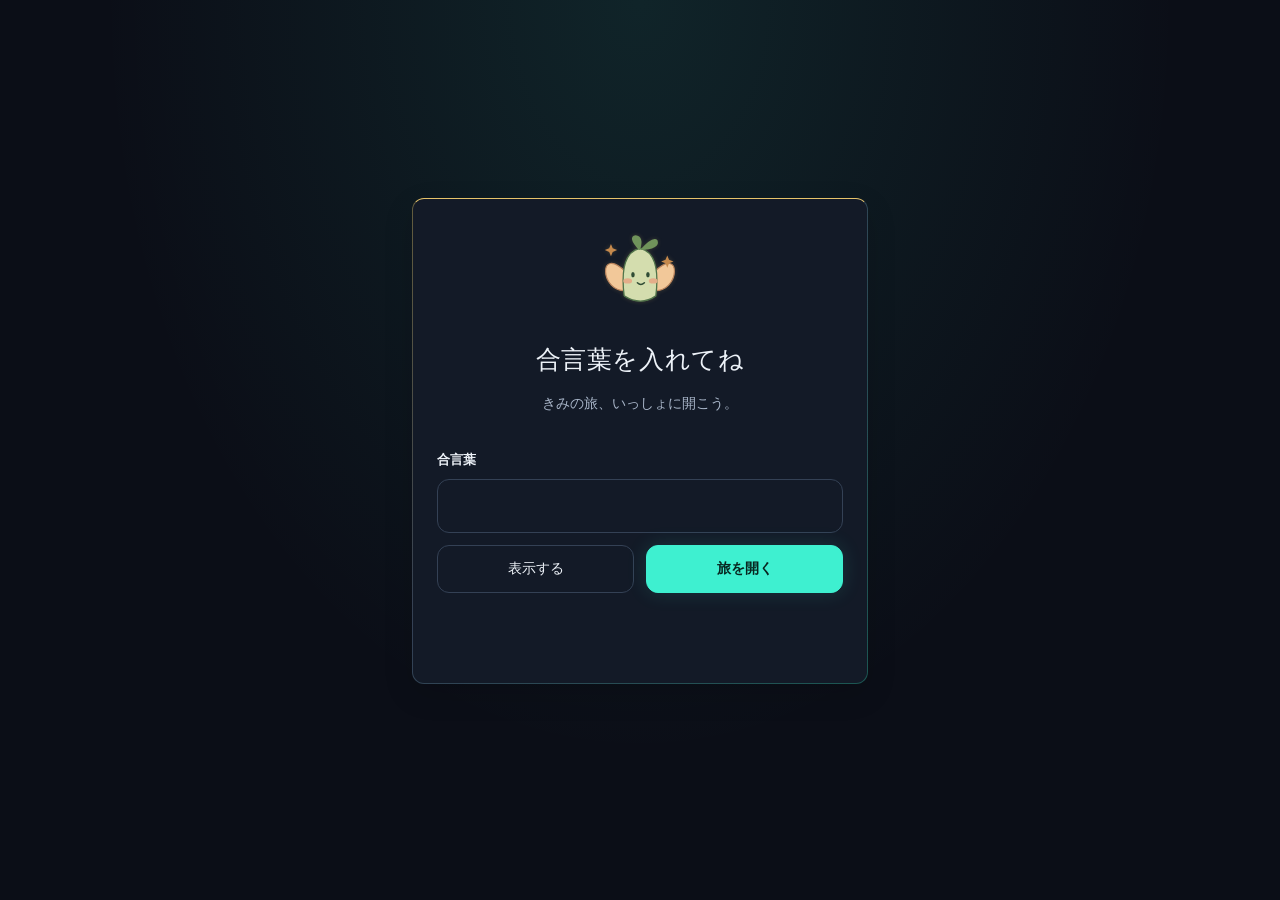
==== index.html @ 36f4df05 "たびのこ (encrypted seed)" ====
<!doctype html>
<html lang="ja">
<head>
<meta charset="utf-8">
<meta name="viewport" content="width=device-width,initial-scale=1,viewport-fit=cover">
<meta name="theme-color" content="#0b0e17">
<meta name="color-scheme" content="dark light">
<meta name="mobile-web-app-capable" content="yes">
<meta name="apple-mobile-web-app-capable" content="yes">
<meta name="apple-mobile-web-app-title" content="たびのこ">
<meta name="apple-mobile-web-app-status-bar-style" content="default">
<title>たびのこ — いっしょに旅へ。</title>
<link rel="manifest" href="manifest.webmanifest">
<link rel="apple-touch-icon" href="icons/apple-touch-icon.png">
<link rel="icon" href="icons/icon-192.png">
<link rel="stylesheet" href="css/base.css">
<link rel="stylesheet" href="css/mod-plan.css">
<link rel="stylesheet" href="css/mod-compose.css">
<link rel="stylesheet" href="css/mod-timeline.css">
<link rel="stylesheet" href="css/mod-map.css">
<link rel="stylesheet" href="css/mod-fairy.css">
<link rel="stylesheet" href="css/mod-recap.css">
<link rel="stylesheet" href="css/mod-notes.css">
<link rel="stylesheet" href="css/mod-onboarding.css">
<link rel="stylesheet" href="css/mod-suggest.css">
<link rel="stylesheet" href="css/mod-settings.css">
<!-- この殻（index.html）は platform だけが触る。モジュールは自分の js/css が既にここに並んでいる。 -->
</head>
<body>
<div class="shell">
  <header>
    <div class="brand"><svg aria-hidden="true"><use href="#fairy"/></svg>たびのこ</div>
    <div id="slot-header-tools" class="header-tools"></div>
  </header>
  <div id="slot-banner"></div>
  <main id="main" tabindex="-1"><noscript><div class="card">たびのこは JavaScript を使います。ブラウザの設定で JavaScript をオンにしてください。</div></noscript></main>
</div>
<div id="slot-fairy" role="status" aria-live="polite"></div>
<nav id="nav" aria-label="メインナビゲーション"></nav>
<div id="toast" class="toast" role="status" aria-live="polite"></div>
<dialog id="dialog"></dialog>

<!-- core（順序が大事） -->
<script src="js/core/bus.js"></script>
<script src="js/core/util.js"></script>
<script src="js/core/model.js"></script>
<script src="js/core/store.js"></script>
<script src="js/core/migrate.js"></script>
<script src="js/core/data.js"></script>
<script src="js/core/ui.js"></script>
<script src="js/core/photo.js"></script>
<script src="js/core/voice.js"></script>
<script src="js/core/router.js"></script>
<!-- modules（順序は表示に影響しない。tab.order で並ぶ） -->
<script src="js/modules/plan.js"></script>
<script src="js/modules/compose.js"></script>
<script src="js/modules/timeline.js"></script>
<script src="js/modules/map.js"></script>
<script src="js/modules/fairy.js"></script>
<script src="js/modules/recap.js"></script>
<script src="js/modules/notes.js"></script>
<script src="js/modules/onboarding.js"></script>
<script src="js/modules/suggest.js"></script>
<script src="js/modules/settings.js"></script>
<!-- 起動 -->
<script src="js/core/pwa.js"></script>
<script src="js/core/unlock.js"></script>
<script src="js/core/boot.js"></script>
</body>
</html>
---- css/base.css ----
/* base.css — 共有の見た目（トークン・部品）。所有: platform。
 * 画面固有のスタイルは css/mod-<module>.css に書く（ここへ足さない）。 */
:root{
  color-scheme:dark;
  --bg:#0b0e17;--paper:#131a27;--ink:#edf2f8;--muted:#a8b5c8;--line:#344155;
  --cyan:#3ef0d0;--gold:#e6c36a;--green:var(--cyan);--orange:var(--gold);
  --soft:#192d35;--peach:#332d20;--on-accent:#08251f;--clear:transparent;
  --edge-cyan:#3ef0d052;--edge-gold:#e6c36a66;--aura:#3ef0d019;
  --backdrop:#030712b8;--shadow:0 10px 30px #00000024;
  --glow:0 0 20px #3ef0d022;--fairy-edge:#e6c36a33;
  --map-filter:brightness(.7) saturate(.6);
  --nav-h:76px;
  --sat:env(safe-area-inset-top,0px);--sab:env(safe-area-inset-bottom,0px);
}
*{box-sizing:border-box}
html{-webkit-text-size-adjust:100%}
body{margin:0;background:var(--bg);color:var(--ink);font:14px/1.8 -apple-system,BlinkMacSystemFont,"Hiragino Kaku Gothic ProN","Noto Sans JP",sans-serif;overscroll-behavior-y:none;font-variant-numeric:tabular-nums;overflow-wrap:anywhere}
button,input,textarea,select{font:inherit;color:inherit}
button,a,input,select,summary,.file-label{min-height:44px}
button,a,summary,.file-label{-webkit-tap-highlight-color:var(--clear);touch-action:manipulation}
button{border:1px solid var(--line);background:var(--paper);border-radius:12px;padding:10px 14px;cursor:pointer}
button:disabled{opacity:.4;cursor:default}
button:hover,a:hover{filter:brightness(.96)}
button:focus-visible,a:focus-visible,summary:focus-visible{outline:3px solid var(--orange);outline-offset:3px}
input,textarea,select{width:100%;padding:12px;border:1px solid var(--line);background:var(--paper);border-radius:12px;min-width:0;font-size:16px} /* 16px 未満だと iOS が拡大する */
textarea{resize:vertical;min-height:112px}
label{display:block;margin:16px 0 7px;font-size:13px;font-weight:600}
a{color:var(--green);display:inline-flex;align-items:center;justify-content:center;text-decoration:none;padding:8px 12px;border-radius:10px}
p{margin:8px 0 16px}
h1,h2,h3{font-weight:500;letter-spacing:.055em;line-height:1.5;margin:0 0 12px}
h1{font-size:28px;letter-spacing:.025em}
h2{font-size:21px}
h3{font-size:16px}
small,.muted{color:var(--muted)}
small{font-size:14px}
[hidden]{display:none!important}

/* ---- shell ---- */
.shell{max-width:760px;margin:auto;padding:0 22px calc(var(--nav-h) + var(--sab) + 70px)}
body.no-nav .shell{padding-bottom:calc(var(--sab) + 40px)}
header{min-height:calc(86px + var(--sat));padding-top:var(--sat);display:flex;align-items:center;justify-content:space-between;border-bottom:1px solid var(--line)}
.brand{font-family:serif;font-size:25px;font-weight:500;letter-spacing:3px;display:flex;gap:9px;align-items:center}
.brand svg{width:31px;height:36px}
.header-tools{display:flex;gap:6px;align-items:center}
.icon-btn{padding:8px;width:44px;display:grid;place-items:center}
.icon{width:21px;height:21px;fill:none;stroke:currentColor;stroke-width:1.65;stroke-linecap:round;stroke-linejoin:round}
nav{position:fixed;bottom:0;left:0;right:0;padding:10px 12px max(12px,var(--sab));background:var(--paper);border-top:1px solid var(--line);z-index:30;display:flex;justify-content:center;gap:5px}
nav button{width:70px;border:0;border-radius:13px;background:var(--clear);display:flex;flex-direction:column;align-items:center;gap:4px;font-size:12px;color:var(--muted);padding:8px 3px;min-height:57px}
nav button.active{color:var(--green);background:var(--soft)}
nav button.accent .icon{stroke:var(--orange)}
.toast{position:fixed;bottom:calc(var(--nav-h) + var(--sab) + 14px);left:50%;transform:translateX(-50%);background:var(--ink);color:var(--paper);border-radius:14px;padding:12px 18px;max-width:calc(100% - 36px);width:max-content;z-index:100;font-size:13px}
body.no-nav .toast{bottom:calc(var(--sab) + 24px)}
.toast:empty{display:none}
dialog{border:1px solid var(--line);border-radius:14px;background:var(--bg);color:var(--ink);padding:23px;width:calc(100% - 30px);max-width:490px;max-height:85dvh;overflow:auto}
dialog::backdrop{background:var(--backdrop);backdrop-filter:blur(3px)}
.dialog-head{display:flex;justify-content:space-between;align-items:center}
.dialog-head h2{margin:0}

/* ---- parts ---- */
.eyebrow{font:600 12px/1.5 ui-monospace,monospace;letter-spacing:2.2px;color:var(--green);text-transform:uppercase;margin:24px 0 9px}
.page-head{display:flex;align-items:center;justify-content:space-between;gap:12px;margin:23px 0}
.page-head h1{margin:0}
.badge{display:inline-block;font-size:12px;background:var(--soft);color:var(--green);padding:5px 10px;border-radius:10px;white-space:nowrap}
.section-label{display:flex;align-items:center;justify-content:space-between;margin:22px 0 10px}
.section-label h2{font-size:16px;margin:0}
.card{background:var(--paper);border:1px solid var(--line);border-radius:12px;padding:20px;box-shadow:var(--shadow);margin-bottom:14px}
.row{display:flex;gap:8px;align-items:center}
.row>*{flex:1;min-width:0}
.primary{background:var(--green);color:var(--on-accent);border-color:var(--green);font-weight:600}
.warm{background:var(--peach);border-color:var(--clear);color:var(--ink)}
.wide{width:100%}
.text-btn{border:0;background:var(--clear);color:var(--green)}
.edit{font-size:12px;padding:7px 10px;min-width:44px}
.caption{font-size:14px;color:var(--muted)}
.empty{padding:18px;border:1px dashed var(--line);border-radius:14px;font-size:12px;color:var(--muted)}
.spacer{height:12px}
.day-top{display:flex;align-items:center;gap:9px;margin-bottom:13px}
.stop-num{width:26px;height:26px;flex:0 0 26px;border-radius:50%;background:var(--soft);color:var(--green);display:grid;place-items:center;font:12px Georgia,serif}
.entry{padding:16px}
.entry p{white-space:pre-wrap;overflow-wrap:anywhere}
.entry-foot{display:flex;align-items:center;justify-content:space-between;gap:4px;font-size:12px;color:var(--muted)}
.offline{font-size:12px;color:var(--orange);padding:4px 0}
.file-label{display:flex;align-items:center;justify-content:center;border:1px dashed var(--line);padding:12px;border-radius:12px;cursor:pointer;font-weight:400}
.file-input{font-size:16px;padding:10px}
.purpose-list{display:grid;gap:9px}
.purpose{display:flex;align-items:center;gap:12px;text-align:left;min-height:64px;padding:13px 16px}
.purpose span:first-child{color:var(--orange);font:20px Georgia,serif}
.purpose.selected{border-color:var(--green);background:var(--soft)}
.purpose span:last-child{margin-left:auto}
.intro{text-align:center;padding-top:23px}
.intro h1{font-family:serif;font-size:27px}
.intro p{font-size:13px}
.fairy-art{width:100%;height:100%;overflow:visible}
.fairy-large{width:110px;height:120px;margin:5px auto 16px;display:block}
.fairy-bubble{background:var(--soft);padding:17px 19px;border-radius:12px 19px 19px 3px;line-height:1.9;margin:12px 0 20px;font-size:14px}
.leaflet-container{font-family:inherit}

@media(min-width:600px){.shell{padding-left:36px;padding-right:36px}nav button{width:100px}.purpose-list{grid-template-columns:1fr 1fr}}
/* 未指定は初回用ダーク。data-theme="auto" は OS に追従する。 */
@media(prefers-color-scheme:light){
  :root[data-theme="auto"]{
  color-scheme:light;
  --bg:#f1f4f7;--paper:#ffffff;--ink:#172235;--muted:#506078;--line:#bdc9d6;
  --cyan:#006d60;--gold:#796019;--soft:#e0efec;--peach:#f2e9d3;--on-accent:#ffffff;
  --edge-cyan:#006d6066;--edge-gold:#79601966;--aura:#006d6009;
  --backdrop:#0b0e1780;--shadow:0 10px 30px #1722350a;
  --glow:0 0 16px #006d6014;--fairy-edge:#79601933;
  --map-filter:none;
  }
}
:root[data-theme="light"]{
  color-scheme:light;
  --bg:#f1f4f7;--paper:#ffffff;--ink:#172235;--muted:#506078;--line:#bdc9d6;
  --cyan:#006d60;--gold:#796019;--soft:#e0efec;--peach:#f2e9d3;--on-accent:#ffffff;
  --edge-cyan:#006d6066;--edge-gold:#79601966;--aura:#006d6009;
  --backdrop:#0b0e1780;--shadow:0 10px 30px #1722350a;
  --glow:0 0 16px #006d6014;--fairy-edge:#79601933;
  --map-filter:none;
}
@media(prefers-color-scheme:dark){:root[data-theme="auto"]{color-scheme:dark}}
@media(prefers-reduced-motion:no-preference){
  .page,#main>*,#unlock{animation:appear .18s ease-out}
  button,a,input,textarea,select{transition:background-color .16s ease,border-color .16s ease}
  @keyframes appear{from{opacity:0;transform:translateY(4px)}to{opacity:1;transform:none}}
}
@media(prefers-reduced-motion:reduce){
  *,*::before,*::after{animation:none!important;transition:none!important;scroll-behavior:auto!important}
}

/* 復号中は保存済みの記録も画面に出さない。 */
body.sealed > :not(#unlock):not(script){display:none!important}
#unlock{max-width:500px;margin:auto;min-height:100dvh;padding:calc(32px + var(--sat)) 22px calc(32px + var(--sab));display:grid;align-items:center}
#unlock .unlock-fairy{display:block;width:88px;height:88px;margin:0 auto 24px}
#unlock button{margin-top:12px;min-height:44px}
#unlock input{font-size:16px}
#unlock-status{min-height:2em;margin-top:16px}

/* 共通の HUD：金は数値・区切り、シアンは操作と現在位置。 */
body{background:radial-gradient(ellipse at 50% 0,var(--aura),var(--clear) 540px),var(--bg)}
main,header,.header-tools{min-width:0}
img{max-width:100%}
header{gap:12px}
.brand{white-space:nowrap}
.card{border:1px solid var(--clear);background:linear-gradient(var(--paper),var(--paper)) padding-box,linear-gradient(130deg,var(--edge-gold),var(--line) 42%,var(--edge-cyan)) border-box;padding:22px;margin-bottom:18px}
.primary{box-shadow:var(--glow)}
button:disabled{opacity:.65;box-shadow:none}
button:focus-visible,a:focus-visible,input:focus-visible,textarea:focus-visible,select:focus-visible,summary:focus-visible{outline:2px solid var(--cyan);outline-offset:3px}
nav button{flex:0 1 90px;min-width:0}
nav button.active{box-shadow:inset 0 2px var(--cyan)}
nav button.accent .icon{stroke:var(--cyan)}
.badge,.stop-num{color:var(--gold);background:var(--peach);border:1px solid var(--edge-gold);font-family:ui-monospace,monospace;letter-spacing:.04em}
.stop-num{border-radius:8px}
.eyebrow{color:var(--gold);font-weight:500}
.section-label{margin-top:28px}
.fairy-bubble{border-radius:12px;border:1px solid var(--line)}
.fairy-art,.fairy-large,.brand svg,#unlock .unlock-fairy{filter:drop-shadow(0 0 2px var(--fairy-edge))}
#unlock .card{padding:30px 24px;border-top-color:var(--gold)}
#unlock h1{font-size:25px;text-align:center}
#unlock .card>p{text-align:center;color:var(--muted)}
#unlock form{display:grid;grid-template-columns:1fr 1fr;gap:0 12px}
#unlock label,#unlock input{grid-column:1/-1}
#unlock .primary{width:100%}
---- css/mod-plan.css ----
/* plan — module-only styles; shared tokens include dark mode. */
.plan-page{padding-bottom:calc(24px + env(safe-area-inset-bottom,0px));overflow-wrap:anywhere}
.plan-hero{border-bottom:1px solid var(--line);padding-top:20px;overflow:hidden}
.plan-hero h1{font-family:serif;font-size:28px}
.plan-hero p{font-size:13px;color:var(--muted)}
.plan-hero .skyline{display:block;width:100%;height:100px}
.plan-switch{display:grid;grid-template-columns:repeat(3,minmax(0,1fr));gap:6px;margin:18px 0}
.plan-switch button{padding:10px 4px}
.plan-now h2{font-size:18px}
.plan-now p{font-size:14px}
.plan-actions{display:flex;flex-wrap:wrap;gap:8px;margin:12px 0}
.plan-actions>*{flex:1 1 120px}
.plan-dates{display:grid;grid-template-columns:repeat(3,minmax(0,1fr));gap:6px;margin-bottom:14px}
.plan-dates button{font-size:13px;padding:8px 4px}
.plan-dates button[aria-pressed=true]{background:var(--green);color:var(--on-accent)}
.plan-day{padding:16px}
.plan-day .day-top{flex-wrap:wrap}
.plan-day .badge{white-space:normal}
.plan-day h2{font-size:19px}
.plan-note{white-space:pre-wrap;font-size:14px;color:var(--muted)}
.plan-stop{display:flex;align-items:center;gap:8px;border-top:1px dashed var(--line);padding:14px 0}
.plan-stop-body{flex:1;min-width:0;overflow-wrap:anywhere}
.plan-stop-body p{margin:4px 0}
.plan-stop>button{flex-shrink:0;padding:8px;min-width:44px}
.plan-time{font-size:16px;font-weight:600;color:var(--green)}
.plan-update{background:var(--soft);border-radius:12px;padding:12px;margin-bottom:14px}
.plan-editor{overflow-wrap:anywhere;padding-bottom:env(safe-area-inset-bottom,0px)}
.plan-editor input,.plan-editor textarea,.plan-editor select{font-size:16px}
.plan-editor .plan-check{width:44px;min-height:44px;vertical-align:middle}
.plan-editor button,.plan-page button{min-height:44px;min-width:44px}
.plan-error{color:var(--orange)}
@media(min-width:500px){.plan-dates{grid-template-columns:repeat(5,minmax(0,1fr))}}

.plan-hero{padding-top:30px}
.plan-hero h1{font-family:inherit;font-weight:400}
.plan-hero p:last-of-type{font-family:ui-monospace,monospace;color:var(--gold);letter-spacing:.04em}
.plan-hero .skyline{color:var(--gold);opacity:.7;margin-top:24px}
.plan-now{border-top-color:var(--cyan);box-shadow:var(--glow)}
.plan-now h2{color:var(--cyan)}
.plan-time{color:var(--gold);font-family:ui-monospace,monospace;font-weight:500}
.plan-dates button{position:relative;padding-bottom:14px}
.plan-dates button::after{content:'';position:absolute;bottom:5px;left:9px;right:9px;height:2px;background:var(--line)}
.plan-dates button[aria-pressed=true]::after{background:var(--on-accent)}
---- css/mod-compose.css ----
/* compose 専用。色はライト/ダーク共通トークンに従う。 */
.compose-screen{min-width:0;padding-bottom:env(safe-area-inset-bottom,0px);overflow-wrap:anywhere}
.compose-screen textarea,.compose-screen input,.compose-screen select{font-size:16px;max-width:100%}
.compose-screen button,.compose-screen a,.compose-screen input,.compose-screen select{min-height:44px;min-width:44px}
.compose-screen textarea{scroll-margin-bottom:calc(var(--nav-h) + 24px);min-height:132px}
.compose-voice{display:flex;align-items:center;justify-content:center;gap:9px;width:100%;margin:13px 0;border-style:dashed;background:var(--soft)}
.compose-photos{display:flex;flex-wrap:wrap;gap:8px;margin-top:12px}
.compose-photos img{width:calc(50% - 4px);height:130px;object-fit:cover;border-radius:12px}
.compose-draft textarea{min-height:180px;line-height:1.8;background:var(--bg)}
.compose-actions{display:flex;flex-wrap:wrap;gap:8px}
.compose-actions button{flex:1 1 110px}
.compose-actions a{width:100%;border:1px solid var(--line);background:var(--soft)}
.compose-actions a[aria-disabled=true]{color:var(--muted);background:var(--bg)}
#compose-generate{margin-top:20px}
#compose-status{margin-top:16px}

.compose-draft label,.compose-draft .caption{font-family:ui-monospace,monospace;color:var(--gold)}
.compose-draft label{letter-spacing:.06em}
---- css/mod-timeline.css ----
/* timeline 専用。色は共有のライト／ダーク用トークンを使う。 */
.timeline-page{padding-bottom:70px;overflow-wrap:anywhere}
.timeline-page .page-head{flex-wrap:wrap}
.timeline{border-left:1px solid var(--line);margin:23px 0 0 8px;padding-left:22px}
.timeline-day{position:relative;padding-bottom:25px}
.timeline-day:before{content:'';position:absolute;width:9px;height:9px;border:3px solid var(--bg);background:var(--green);border-radius:50%;left:-30px;top:8px}
.timeline-day h2{font-size:15px;display:flex;gap:12px;align-items:center;flex-wrap:wrap}
.timeline-day h2 em{font:20px ui-monospace,monospace;color:var(--orange)}
.timeline-entry{padding:16px;min-width:0}
.timeline-entry p{white-space:pre-wrap;overflow-wrap:anywhere}
.timeline-entry img{display:block;width:100%;max-height:430px;object-fit:contain;border-radius:12px;margin:10px 0;background:var(--soft)}
.timeline-meta{display:flex;flex-wrap:wrap;gap:4px 12px;font-size:13px;color:var(--muted)}
.timeline-entry-actions{display:flex;justify-content:flex-end;gap:8px;flex-wrap:wrap;margin-top:8px}
.timeline-page button,.timeline-form button{min-width:44px;min-height:44px}
.timeline-add{position:fixed;left:max(22px,env(safe-area-inset-left));bottom:calc(var(--nav-h) + env(safe-area-inset-bottom) + 14px);z-index:31;max-width:calc(100% - 116px)}
.timeline-add button{min-height:48px;box-shadow:var(--shadow);white-space:normal}
.timeline-form{padding-bottom:max(8px,env(safe-area-inset-bottom));max-width:100%}
.timeline-form input,.timeline-form select,.timeline-form textarea{font-size:16px;max-width:100%;min-height:44px}
.timeline-form input[type=file]{white-space:normal}
.timeline-form #memory-error{color:var(--orange);white-space:pre-wrap;overflow-wrap:anywhere}
@media(min-width:760px){.timeline-add{left:calc(50% - 344px)}}
---- css/mod-map.css ----
/* map: 一覧は回線と地図ライブラリに依存しない。 */
.map-page{padding-bottom:env(safe-area-inset-bottom,0px);overflow-wrap:anywhere}
.map-page h2{font-size:18px;margin-top:24px}
.map-legend{display:flex;flex-wrap:wrap;gap:12px;color:var(--ink)}
.map-spot{border:1px solid var(--line);border-left:5px solid var(--green);border-radius:12px;padding:16px;margin:12px 0;background:var(--paper)}
.map-spot.map-visited{border-left-color:var(--orange)}
.map-badge{display:inline-block;color:var(--green);font-size:13px;margin-bottom:8px}
.map-visited .map-badge{color:var(--orange)}
.map-spot h3{font-size:17px;margin:0}
.map-spot p{margin:8px 0}
.map-date{font-size:13px;color:var(--muted)}
.map-note{white-space:pre-wrap}
.map-links{display:flex;flex-wrap:wrap;gap:4px 8px;margin:8px 0}
.map-links a{min-height:44px;min-width:44px;padding:10px 0;font-size:14px;text-align:left;justify-content:flex-start}
.map-spot button,.map-optional button{min-height:44px;min-width:44px;max-width:100%}
.map-optional{margin-top:24px}
.map-panel{height:320px;height:min(55dvh,380px);min-height:280px;background:var(--soft);border-radius:12px;overflow:hidden;position:relative;isolation:isolate;text-align:left}
.map-panel.leaflet-container{font:14px/1.5 -apple-system,BlinkMacSystemFont,sans-serif}
.map-panel .leaflet-control-zoom a{min-width:44px;min-height:44px;line-height:44px}
.map-panel .leaflet-control-attribution a{min-height:44px;min-width:44px;padding:4px;align-items:center}
.map-panel .leaflet-popup-content{color:var(--ink);max-width:220px;overflow-wrap:anywhere;margin:20px 44px 20px 16px}
.map-panel .leaflet-popup-content a{color:var(--cyan)}
.map-panel .leaflet-popup-close-button{min-width:44px;min-height:44px;line-height:44px}
.map-marker{display:grid;place-items:center}
.map-marker span{display:grid;place-items:center;width:32px;height:32px;border-radius:50%;background:var(--cyan);color:var(--on-accent);border:2px solid var(--paper);font-size:18px;box-shadow:var(--shadow)}
.map-marker-visited span{background:var(--gold);color:var(--bg);border-radius:9px}
.map-marker:focus-visible{outline:3px solid var(--orange)}
.map-panel .leaflet-tile-pane{filter:var(--map-filter)}
.map-panel .leaflet-popup-content-wrapper,.map-panel .leaflet-popup-tip,.map-panel .leaflet-control{background:var(--paper);color:var(--ink)}
.map-panel .leaflet-control a{background:var(--paper);color:var(--cyan)}
.map-page h2 small,.map-badge{display:inline-block;padding:4px 9px;border:1px solid var(--edge-gold);border-radius:8px;background:var(--peach);color:var(--gold);font:13px/1.7 ui-monospace,monospace}
---- css/mod-fairy.css ----
/* 妖精は通常の文書フローに置き、しおりの編集ボタンを覆わない。 */
.fairy-view{padding-bottom:env(safe-area-inset-bottom,0px);overflow-wrap:anywhere}
.fairy-intro{display:flex;align-items:center;gap:16px;color:var(--muted)}
.fairy-view textarea{font-size:16px;min-height:130px;min-height:min(24dvh,180px);width:100%;scroll-margin-bottom:100px}
.fairy-view button,.fairy-companion button{min-height:44px;min-width:44px;touch-action:manipulation}
.fairy-message{padding:14px 17px;border-radius:12px;background:var(--paper);border:1px solid var(--line);margin:12px 0;white-space:pre-wrap;overflow-wrap:anywhere}
.fairy-message p{margin:0 0 8px}
.fairy-message .fairy-history-reply{margin:12px 0 0;border-top:1px solid var(--line);padding-top:12px;color:var(--ink)}
.fairy-return{background:var(--soft);padding:16px;border-radius:12px;margin:16px 0;overflow-wrap:anywhere}
.fairy-companion{display:flex;gap:10px;max-width:720px;margin:0 auto;padding:16px max(20px,env(safe-area-inset-right)) calc(var(--nav-h) + env(safe-area-inset-bottom) + 24px) max(20px,env(safe-area-inset-left));overflow-wrap:anywhere}
.fairy-companion>.fairy-art{width:44px;height:44px;flex:0 0 44px}
.fairy-companion>div{min-width:0;flex:1}
.fairy-companion p{background:var(--soft);border-radius:12px;padding:14px;margin:0 0 8px}
.fairy-view #fairy-error{color:var(--ink);overflow-wrap:anywhere}
---- css/mod-recap.css ----
/* recap の日別アルバム。配色は共通のライト/ダークトークンに追従。 */
.recap-view{min-width:0;overflow-wrap:anywhere;padding-bottom:calc(24px + env(safe-area-inset-bottom,0px))}
.recap-view button{min-width:44px;min-height:44px;font-size:16px;white-space:normal}
.recap-variants{display:flex;gap:8px;margin:18px 0 12px}
.recap-variants button{flex:1;min-width:0}
.recap-variants button[aria-pressed="true"]{background:var(--soft);border-color:var(--green);font-weight:700}
.recap-guide{font-size:16px}
.recap-greeting:empty{display:none}
.recap-greeting{background:var(--soft);border-radius:14px;padding:18px;margin:18px 0;font-size:16px}
.recap-greeting .fairy-large{width:65px;height:70px;margin-bottom:8px}
.recap-chapter{margin:24px 0 32px}
.recap-chapter-head{display:block;min-height:0;padding:16px 0 8px;border:0}
.recap-chapter-head h2{margin-bottom:4px}
.recap-chapter-number,.recap-kind{color:var(--green);font-size:14px;margin-bottom:8px}
.recap-slide{padding:18px;margin:12px 0;border:1px solid var(--line);border-radius:14px;background:var(--paper)}
.recap-text{white-space:pre-wrap;overflow-wrap:anywhere;font-family:serif;font-size:20px;line-height:1.85;margin:12px 0}
.recap-photo{margin:12px 0;background:var(--soft);border-radius:12px;overflow:hidden}
.recap-photo img{display:block;width:100%;height:auto;max-height:430px;max-height:min(430px,55dvh);object-fit:contain}
.recap-photo-error{padding:16px;font-size:16px}
.recap-empty,.recap-hd{padding:22px 18px;border:1px solid var(--line);border-radius:14px;background:var(--paper);margin:24px 0}
.recap-empty button{display:block;width:100%;margin-top:12px}
.recap-hd h2{font-size:20px}
.recap-hd .badge{margin-bottom:12px}
.recap-hd button{width:100%}
.recap-status{margin:12px 0 0;font-size:16px}
.recap-status:empty{display:none}
---- css/mod-notes.css ----
/* notes のみ。色は共有トークンでライト／ダークに追従。 */
.notes-page{min-width:0;padding-bottom:env(safe-area-inset-bottom,0px);overflow-wrap:anywhere}
.notes-page textarea,.notes-page select,.notes-page input{font-size:16px}
.notes-page textarea{min-height:128px;min-height:clamp(128px,22dvh,210px)}
.notes-page button,.notes-page select{min-height:44px;min-width:44px}
.notes-page .notes-choice{display:flex;align-items:center;gap:12px;min-height:48px;font-size:14px;margin:12px 0;cursor:pointer}
.notes-choice input{flex:0 0 24px;width:24px;height:24px;min-height:24px;margin:0;accent-color:var(--green)}
.notes-choice:focus-within{outline:2px solid var(--orange);outline-offset:3px;border-radius:8px}
.notes-page .notes-help,.notes-meta{font-size:13px;color:var(--muted);margin:8px 0 12px}
.notes-page #memo-save{margin:16px 0 8px}
.notes-page #notes-status:empty{display:none}
.notes-actions{display:flex;align-items:center;justify-content:space-between;flex-wrap:wrap;gap:8px}
.notes-actions [aria-pressed=true]{background:var(--soft);border-color:var(--green)}
.notes-entry img{display:block;max-width:100%;height:auto;border-radius:12px;margin-bottom:12px}
---- css/mod-onboarding.css ----
/* onboarding のみ。色は共通トークンでライト / ダークに追従する。 */
.onboarding{max-width:500px;margin:0 auto;min-height:60dvh;padding:16px env(safe-area-inset-right,0px) calc(20px + env(safe-area-inset-bottom,0px)) env(safe-area-inset-left,0px);overflow-wrap:anywhere}
.onboarding-intro{text-align:center;margin-bottom:20px}
.onboarding-fairy{display:block;width:86px;height:90px;margin:0 auto 8px}
.onboarding-step{font-size:13px;color:var(--green);margin-bottom:8px}
.onboarding h1{font-family:serif;font-size:26px}
.onboarding-intro p{font-size:15px}
.onboarding textarea{font-size:16px;min-height:132px;scroll-margin:20px}
.onboarding button,.onboarding summary{min-width:44px;min-height:48px;font-size:16px}
.onboarding-help{font-size:14px;color:var(--muted);margin:12px 0 18px}
.onboarding-group{border:0;padding:0;margin:24px 0;min-width:0}
.onboarding-group legend{font-size:16px;font-weight:600;padding:0;margin-bottom:10px}
.onboarding-options{display:grid;gap:9px}
.onboarding-choice{display:flex;align-items:center;gap:12px;text-align:left;width:100%;padding:12px;line-height:1.6}
.onboarding-check{flex:0 0 24px;text-align:center;color:var(--green);font-weight:700}
.onboarding-choice[aria-pressed="true"]{background:var(--soft);border-color:var(--green);box-shadow:inset 0 0 0 1px var(--green)}
.onboarding-story{border:1px solid var(--line);border-radius:14px;background:var(--paper);padding:0 14px}
.onboarding-story summary{cursor:pointer;padding:12px 0;color:var(--green)}
.onboarding-story p{white-space:pre-wrap;max-height:40dvh;overflow:auto;font-size:16px}
.onboarding-reaction{white-space:pre-wrap;background:var(--soft);padding:16px;border-radius:12px;margin-top:16px}
.onboarding-reaction:empty{display:none}
.onboarding-status{font-size:14px;color:var(--green);margin:12px 0;min-height:24px}
.onboarding textarea:focus-visible{outline:3px solid var(--orange);outline-offset:3px}
---- css/mod-suggest.css ----
/* suggest の画面。色と上下の safe-area は共通シェルのトークンを使う。 */
.suggest-page{padding-top:24px;padding-bottom:env(safe-area-inset-bottom,0px);min-width:0;overflow-wrap:anywhere}
.suggest-page h1{font-size:24px}
.suggest-card h2{font-size:17px}
.suggest-card select{font-size:16px;min-height:44px;max-width:100%;margin-bottom:14px}
.suggest-page button{min-width:44px;min-height:44px;white-space:normal}
.suggest-reason{font-size:14px;color:var(--muted);border-left:3px solid var(--line);padding-left:10px}
.suggest-empty{background:var(--soft);color:var(--ink);padding:16px;border-radius:14px}
---- css/mod-settings.css ----
/* 設定と、記録を遮らない案内 */
.settings-coach:empty { display: none; }
.settings-coach { padding: 12px 16px; border-bottom: 1px solid var(--line); }
.settings-coach p { margin: 0 0 6px; font-size: 14px; }
.settings-coach button { margin-right: 8px; }
#settings-export .file-label { display: flex; justify-content: center; margin: 8px 0; }
#settings-pwa ~ ol { padding-left: 1.5em; }
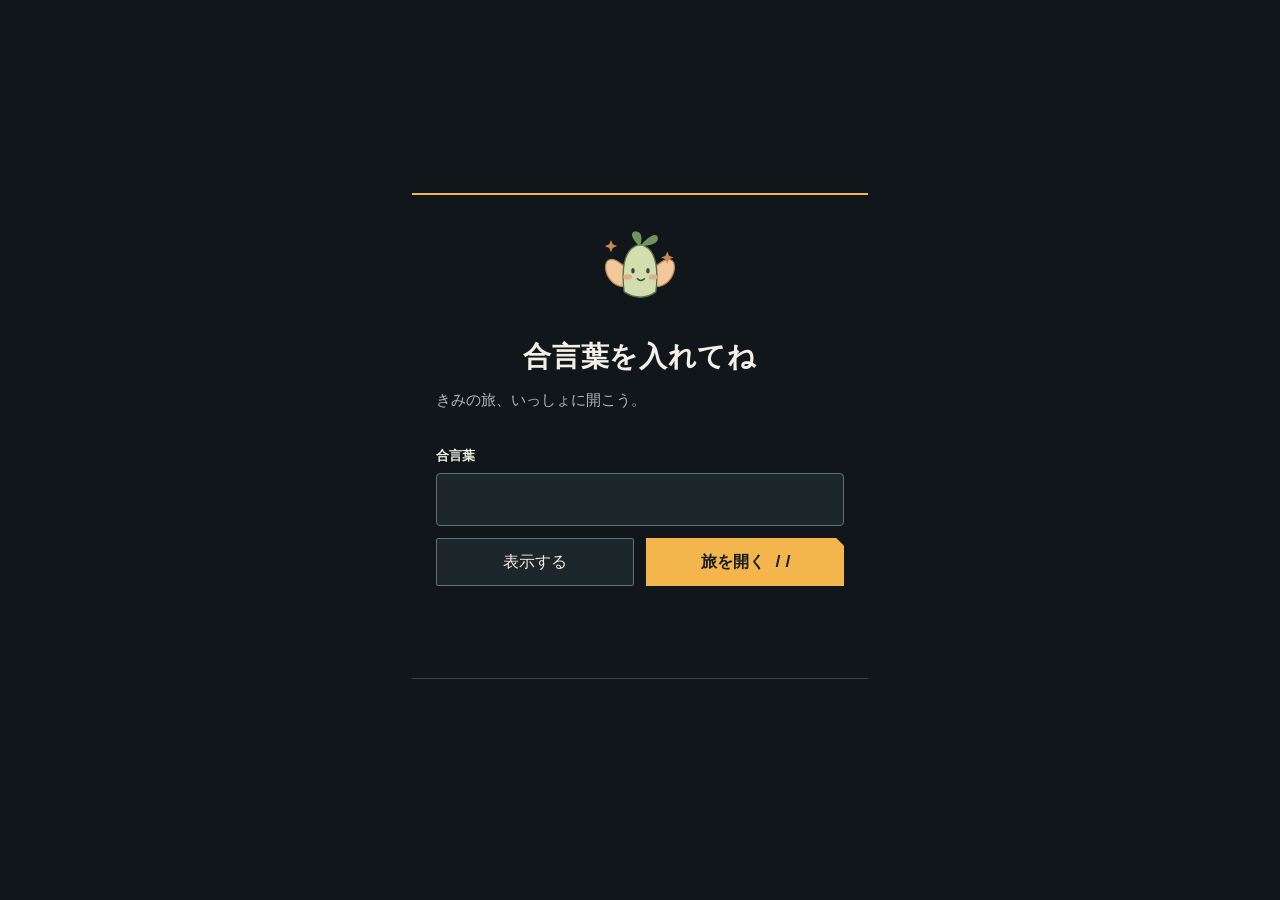
==== commit 19074f2d: "たびのこ: 商用化(ムービー/課金希望/規約/LP/ゲームUI)" ====
--- a/index.html
+++ b/index.html
@@ -3,17 +3,19 @@
 <head>
 <meta charset="utf-8">
 <meta name="viewport" content="width=device-width,initial-scale=1,viewport-fit=cover">
-<meta name="theme-color" content="#0b0e17">
+<meta name="theme-color" content="#101619">
 <meta name="color-scheme" content="dark light">
 <meta name="mobile-web-app-capable" content="yes">
 <meta name="apple-mobile-web-app-capable" content="yes">
 <meta name="apple-mobile-web-app-title" content="たびのこ">
 <meta name="apple-mobile-web-app-status-bar-style" content="default">
-<title>たびのこ — いっしょに旅へ。</title>
+<title>たびのこ — ムンバイ夜航ログ</title>
 <link rel="manifest" href="manifest.webmanifest">
 <link rel="apple-touch-icon" href="icons/apple-touch-icon.png">
 <link rel="icon" href="icons/icon-192.png">
 <link rel="stylesheet" href="css/base.css">
+<link rel="stylesheet" href="css/motion.css">
+<link rel="stylesheet" href="css/mod-progress.css">
 <link rel="stylesheet" href="css/mod-plan.css">
 <link rel="stylesheet" href="css/mod-compose.css">
 <link rel="stylesheet" href="css/mod-timeline.css">
@@ -24,6 +26,9 @@
 <link rel="stylesheet" href="css/mod-onboarding.css">
 <link rel="stylesheet" href="css/mod-suggest.css">
 <link rel="stylesheet" href="css/mod-settings.css">
+<link rel="stylesheet" href="css/mod-movie.css">
+<link rel="stylesheet" href="css/mod-upgrade.css">
+<link rel="stylesheet" href="css/mod-legal.css">
 <!-- この殻（index.html）は platform だけが触る。モジュールは自分の js/css が既にここに並んでいる。 -->
 </head>
 <body>
@@ -31,6 +36,7 @@
   <header>
     <div class="brand"><svg aria-hidden="true"><use href="#fairy"/></svg>たびのこ</div>
     <div id="slot-header-tools" class="header-tools"></div>
+    <div id="slot-hud" class="travel-hud" aria-label="旅の状態"></div>
   </header>
   <div id="slot-banner"></div>
   <main id="main" tabindex="-1"><noscript><div class="card">たびのこは JavaScript を使います。ブラウザの設定で JavaScript をオンにしてください。</div></noscript></main>
@@ -39,6 +45,7 @@
 <nav id="nav" aria-label="メインナビゲーション"></nav>
 <div id="toast" class="toast" role="status" aria-live="polite"></div>
 <dialog id="dialog"></dialog>
+<div id="reward-band" class="reward-band" role="status" aria-live="polite"></div>
 
 <!-- core（順序が大事） -->
 <script src="js/core/bus.js"></script>
@@ -51,6 +58,12 @@
 <script src="js/core/photo.js"></script>
 <script src="js/core/voice.js"></script>
 <script src="js/core/router.js"></script>
+<script src="js/core/progress.js"></script>
+<script src="js/core/feedback.js"></script>
+<script src="js/modules/progress.js"></script>
+<script src="js/core/license.js"></script>
+<script src="js/core/tap-counter.js"></script>
+<script src="js/core/movie-render.js"></script>
 <!-- modules（順序は表示に影響しない。tab.order で並ぶ） -->
 <script src="js/modules/plan.js"></script>
 <script src="js/modules/compose.js"></script>
@@ -62,6 +75,9 @@
 <script src="js/modules/onboarding.js"></script>
 <script src="js/modules/suggest.js"></script>
 <script src="js/modules/settings.js"></script>
+<script src="js/modules/movie.js"></script>
+<script src="js/modules/upgrade.js"></script>
+<script src="js/modules/about.js" data-app-version="2.1.0"></script>
 <!-- 起動 -->
 <script src="js/core/pwa.js"></script>
 <script src="js/core/unlock.js"></script>
--- a/css/base.css
+++ b/css/base.css
@@ -1,57 +1,56 @@
 /* base.css — 共有の見た目（トークン・部品）。所有: platform。
  * 画面固有のスタイルは css/mod-<module>.css に書く（ここへ足さない）。 */
 :root{
-  color-scheme:dark;
-  --bg:#0b0e17;--paper:#131a27;--ink:#edf2f8;--muted:#a8b5c8;--line:#344155;
-  --cyan:#3ef0d0;--gold:#e6c36a;--green:var(--cyan);--orange:var(--gold);
-  --soft:#192d35;--peach:#332d20;--on-accent:#08251f;--clear:transparent;
-  --edge-cyan:#3ef0d052;--edge-gold:#e6c36a66;--aura:#3ef0d019;
-  --backdrop:#030712b8;--shadow:0 10px 30px #00000024;
-  --glow:0 0 20px #3ef0d022;--fairy-edge:#e6c36a33;
-  --map-filter:brightness(.7) saturate(.6);
-  --nav-h:76px;
-  --sat:env(safe-area-inset-top,0px);--sab:env(safe-area-inset-bottom,0px);
+ color-scheme:dark;
+ --bg:#101619;--surface:#1D262B;--surface-raised:#2A353B;--ink:#F4F0E7;--muted:#ADB8BC;--line:#617177;--divider:#354248;
+ --accent:#F3B64C;--on-accent:#171C1E;--support:#B5CED7;--warning:#FF8F75;
+ --paper:var(--surface);--cyan:var(--support);--gold:var(--accent);--green:var(--accent);--orange:var(--accent);
+ --soft:var(--surface-raised);--peach:var(--surface);--clear:transparent;--edge-cyan:var(--divider);--edge-gold:var(--divider);--aura:transparent;
+ --backdrop:#00000080;--shadow:none;--glow:none;--fairy-edge:transparent;--map-filter:brightness(.7) saturate(.6);
+ --nav-h:76px;--sat:env(safe-area-inset-top,0px);--sab:env(safe-area-inset-bottom,0px);
 }
 *{box-sizing:border-box}
 html{-webkit-text-size-adjust:100%}
-body{margin:0;background:var(--bg);color:var(--ink);font:14px/1.8 -apple-system,BlinkMacSystemFont,"Hiragino Kaku Gothic ProN","Noto Sans JP",sans-serif;overscroll-behavior-y:none;font-variant-numeric:tabular-nums;overflow-wrap:anywhere}
+body{margin:0;background:var(--bg);color:var(--ink);font:15px/1.65 -apple-system,BlinkMacSystemFont,"Hiragino Kaku Gothic ProN","Yu Gothic",sans-serif;overscroll-behavior-y:none;font-variant-numeric:tabular-nums;overflow-wrap:anywhere}
 button,input,textarea,select{font:inherit;color:inherit}
 button,a,input,select,summary,.file-label{min-height:44px}
 button,a,summary,.file-label{-webkit-tap-highlight-color:var(--clear);touch-action:manipulation}
-button{border:1px solid var(--line);background:var(--paper);border-radius:12px;padding:10px 14px;cursor:pointer}
-button:disabled{opacity:.4;cursor:default}
+button{border:1px solid var(--line);background:var(--paper);border-radius:2px;padding:10px 14px;font-size:16px;cursor:pointer}
+button:disabled{opacity:1;color:var(--muted);cursor:default}
+.primary:disabled::before{background:var(--surface-raised)}
 button:hover,a:hover{filter:brightness(.96)}
 button:focus-visible,a:focus-visible,summary:focus-visible{outline:3px solid var(--orange);outline-offset:3px}
-input,textarea,select{width:100%;padding:12px;border:1px solid var(--line);background:var(--paper);border-radius:12px;min-width:0;font-size:16px} /* 16px 未満だと iOS が拡大する */
-textarea{resize:vertical;min-height:112px}
+input,textarea,select{width:100%;padding:12px;border:1px solid var(--line);background:var(--paper);border-radius:4px;min-width:0;font-size:16px} /* 16px 未満だと iOS が拡大する */
+textarea{resize:vertical;min-height:144px}
 label{display:block;margin:16px 0 7px;font-size:13px;font-weight:600}
-a{color:var(--green);display:inline-flex;align-items:center;justify-content:center;text-decoration:none;padding:8px 12px;border-radius:10px}
+a{color:var(--green);display:inline-flex;align-items:center;justify-content:center;text-decoration:none;padding:8px 12px;border-radius:2px}
 p{margin:8px 0 16px}
-h1,h2,h3{font-weight:500;letter-spacing:.055em;line-height:1.5;margin:0 0 12px}
+h1,h2,h3{font-weight:700;letter-spacing:-.02em;line-height:1.4;margin:0 0 12px}
 h1{font-size:28px;letter-spacing:.025em}
-h2{font-size:21px}
-h3{font-size:16px}
+h2{font-size:20px}
+h3{font-size:18px}
 small,.muted{color:var(--muted)}
 small{font-size:14px}
 [hidden]{display:none!important}
 
 /* ---- shell ---- */
-.shell{max-width:760px;margin:auto;padding:0 22px calc(var(--nav-h) + var(--sab) + 70px)}
+.shell{max-width:960px;margin:auto;padding:0 16px 0 20px; padding-bottom:calc(var(--nav-h) + var(--sab) + 70px)}
 body.no-nav .shell{padding-bottom:calc(var(--sab) + 40px)}
-header{min-height:calc(86px + var(--sat));padding-top:var(--sat);display:flex;align-items:center;justify-content:space-between;border-bottom:1px solid var(--line)}
-.brand{font-family:serif;font-size:25px;font-weight:500;letter-spacing:3px;display:flex;gap:9px;align-items:center}
-.brand svg{width:31px;height:36px}
+header{min-height:calc(76px + var(--sat));padding-top:var(--sat);display:flex;align-items:center;justify-content:space-between;border-bottom:1px solid var(--divider)}
+.shell>header{position:sticky;top:0;z-index:40;flex-wrap:wrap;background:var(--bg)}
+.brand{font-size:18px;font-weight:700;letter-spacing:0;min-height:44px;display:flex;gap:9px;align-items:center}
+.brand svg{width:24px;height:24px}
 .header-tools{display:flex;gap:6px;align-items:center}
 .icon-btn{padding:8px;width:44px;display:grid;place-items:center}
 .icon{width:21px;height:21px;fill:none;stroke:currentColor;stroke-width:1.65;stroke-linecap:round;stroke-linejoin:round}
 nav{position:fixed;bottom:0;left:0;right:0;padding:10px 12px max(12px,var(--sab));background:var(--paper);border-top:1px solid var(--line);z-index:30;display:flex;justify-content:center;gap:5px}
-nav button{width:70px;border:0;border-radius:13px;background:var(--clear);display:flex;flex-direction:column;align-items:center;gap:4px;font-size:12px;color:var(--muted);padding:8px 3px;min-height:57px}
-nav button.active{color:var(--green);background:var(--soft)}
+nav button{width:70px;flex:0 1 100px;min-width:44px;border:0;border-radius:0;background:var(--clear);display:flex;flex-direction:column;align-items:center;gap:4px;font-size:12px;color:var(--muted);padding:8px 3px;min-height:57px}
+nav button.active{color:var(--accent);background:transparent}
 nav button.accent .icon{stroke:var(--orange)}
-.toast{position:fixed;bottom:calc(var(--nav-h) + var(--sab) + 14px);left:50%;transform:translateX(-50%);background:var(--ink);color:var(--paper);border-radius:14px;padding:12px 18px;max-width:calc(100% - 36px);width:max-content;z-index:100;font-size:13px}
+.toast{position:fixed;bottom:calc(var(--nav-h) + var(--sab) + 14px);left:50%;transform:translateX(-50%);background:var(--ink);color:var(--paper);border-radius:4px;padding:12px 18px;max-width:calc(100% - 36px);width:max-content;z-index:100;font-size:13px}
 body.no-nav .toast{bottom:calc(var(--sab) + 24px)}
 .toast:empty{display:none}
-dialog{border:1px solid var(--line);border-radius:14px;background:var(--bg);color:var(--ink);padding:23px;width:calc(100% - 30px);max-width:490px;max-height:85dvh;overflow:auto}
+dialog{border:1px solid var(--line);border-radius:4px;background:var(--bg);color:var(--ink);padding:23px;width:calc(100% - 30px);max-width:490px;max-height:85dvh;overflow:auto}
 dialog::backdrop{background:var(--backdrop);backdrop-filter:blur(3px)}
 .dialog-head{display:flex;justify-content:space-between;align-items:center}
 .dialog-head h2{margin:0}
@@ -60,19 +59,21 @@
 .eyebrow{font:600 12px/1.5 ui-monospace,monospace;letter-spacing:2.2px;color:var(--green);text-transform:uppercase;margin:24px 0 9px}
 .page-head{display:flex;align-items:center;justify-content:space-between;gap:12px;margin:23px 0}
 .page-head h1{margin:0}
-.badge{display:inline-block;font-size:12px;background:var(--soft);color:var(--green);padding:5px 10px;border-radius:10px;white-space:nowrap}
+.badge{display:inline-block;font-size:12px;background:var(--soft);color:var(--green);padding:5px 10px;border-radius:2px;white-space:nowrap}
 .section-label{display:flex;align-items:center;justify-content:space-between;margin:22px 0 10px}
 .section-label h2{font-size:16px;margin:0}
-.card{background:var(--paper);border:1px solid var(--line);border-radius:12px;padding:20px;box-shadow:var(--shadow);margin-bottom:14px}
+.card{background:transparent;border:0;border-bottom:1px solid var(--divider);border-radius:0;padding:16px 0 20px;margin-bottom:28px}
 .row{display:flex;gap:8px;align-items:center}
 .row>*{flex:1;min-width:0}
-.primary{background:var(--green);color:var(--on-accent);border-color:var(--green);font-weight:600}
+.primary{position:relative;isolation:isolate;background:transparent;color:var(--on-accent);border:0;border-radius:0;font-weight:700;min-height:52px}
+.primary::before{content:"";position:absolute;inset:0;z-index:-1;background:var(--accent);clip-path:polygon(0 0,calc(100% - 8px) 0,100% 8px,100% 100%,0 100%)}
+.primary:focus-visible,input:focus-visible,textarea:focus-visible,select:focus-visible{outline:2px solid var(--accent);outline-offset:3px}
 .warm{background:var(--peach);border-color:var(--clear);color:var(--ink)}
 .wide{width:100%}
 .text-btn{border:0;background:var(--clear);color:var(--green)}
 .edit{font-size:12px;padding:7px 10px;min-width:44px}
 .caption{font-size:14px;color:var(--muted)}
-.empty{padding:18px;border:1px dashed var(--line);border-radius:14px;font-size:12px;color:var(--muted)}
+.empty{padding:18px 0;border:0;border-radius:0;font-size:12px;color:var(--muted)}
 .spacer{height:12px}
 .day-top{display:flex;align-items:center;gap:9px;margin-bottom:13px}
 .stop-num{width:26px;height:26px;flex:0 0 26px;border-radius:50%;background:var(--soft);color:var(--green);display:grid;place-items:center;font:12px Georgia,serif}
@@ -91,42 +92,13 @@
 .intro h1{font-family:serif;font-size:27px}
 .intro p{font-size:13px}
 .fairy-art{width:100%;height:100%;overflow:visible}
-.fairy-large{width:110px;height:120px;margin:5px auto 16px;display:block}
+.fairy-large{width:40px;height:40px;margin:5px auto 16px;display:block}
 .fairy-bubble{background:var(--soft);padding:17px 19px;border-radius:12px 19px 19px 3px;line-height:1.9;margin:12px 0 20px;font-size:14px}
 .leaflet-container{font-family:inherit}
 
 @media(min-width:600px){.shell{padding-left:36px;padding-right:36px}nav button{width:100px}.purpose-list{grid-template-columns:1fr 1fr}}
-/* 未指定は初回用ダーク。data-theme="auto" は OS に追従する。 */
-@media(prefers-color-scheme:light){
-  :root[data-theme="auto"]{
-  color-scheme:light;
-  --bg:#f1f4f7;--paper:#ffffff;--ink:#172235;--muted:#506078;--line:#bdc9d6;
-  --cyan:#006d60;--gold:#796019;--soft:#e0efec;--peach:#f2e9d3;--on-accent:#ffffff;
-  --edge-cyan:#006d6066;--edge-gold:#79601966;--aura:#006d6009;
-  --backdrop:#0b0e1780;--shadow:0 10px 30px #1722350a;
-  --glow:0 0 16px #006d6014;--fairy-edge:#79601933;
-  --map-filter:none;
-  }
-}
-:root[data-theme="light"]{
-  color-scheme:light;
-  --bg:#f1f4f7;--paper:#ffffff;--ink:#172235;--muted:#506078;--line:#bdc9d6;
-  --cyan:#006d60;--gold:#796019;--soft:#e0efec;--peach:#f2e9d3;--on-accent:#ffffff;
-  --edge-cyan:#006d6066;--edge-gold:#79601966;--aura:#006d6009;
-  --backdrop:#0b0e1780;--shadow:0 10px 30px #1722350a;
-  --glow:0 0 16px #006d6014;--fairy-edge:#79601933;
-  --map-filter:none;
-}
-@media(prefers-color-scheme:dark){:root[data-theme="auto"]{color-scheme:dark}}
-@media(prefers-reduced-motion:no-preference){
-  .page,#main>*,#unlock{animation:appear .18s ease-out}
-  button,a,input,textarea,select{transition:background-color .16s ease,border-color .16s ease}
-  @keyframes appear{from{opacity:0;transform:translateY(4px)}to{opacity:1;transform:none}}
-}
-@media(prefers-reduced-motion:reduce){
-  *,*::before,*::after{animation:none!important;transition:none!important;scroll-behavior:auto!important}
-}
-
+:root[data-theme="light"]{color-scheme:light;--bg:#F4F0E7;--surface:#FFFFFF;--surface-raised:#E6E0D4;--ink:#182126;--muted:#4F5C61;--line:#778389;--divider:#D3CEC3;--accent:#805000;--on-accent:#FFFFFF;--support:#365F70;--warning:#A5301D;--map-filter:none;}
+@media(prefers-color-scheme:light){:root[data-theme="auto"]{color-scheme:light;--bg:#F4F0E7;--surface:#FFFFFF;--surface-raised:#E6E0D4;--ink:#182126;--muted:#4F5C61;--line:#778389;--divider:#D3CEC3;--accent:#805000;--on-accent:#FFFFFF;--support:#365F70;--warning:#A5301D;--map-filter:none;}}
 /* 復号中は保存済みの記録も画面に出さない。 */
 body.sealed > :not(#unlock):not(script){display:none!important}
 #unlock{max-width:500px;margin:auto;min-height:100dvh;padding:calc(32px + var(--sat)) 22px calc(32px + var(--sab));display:grid;align-items:center}
@@ -135,28 +107,15 @@
 #unlock input{font-size:16px}
 #unlock-status{min-height:2em;margin-top:16px}
 
-/* 共通の HUD：金は数値・区切り、シアンは操作と現在位置。 */
-body{background:radial-gradient(ellipse at 50% 0,var(--aura),var(--clear) 540px),var(--bg)}
-main,header,.header-tools{min-width:0}
-img{max-width:100%}
-header{gap:12px}
-.brand{white-space:nowrap}
-.card{border:1px solid var(--clear);background:linear-gradient(var(--paper),var(--paper)) padding-box,linear-gradient(130deg,var(--edge-gold),var(--line) 42%,var(--edge-cyan)) border-box;padding:22px;margin-bottom:18px}
-.primary{box-shadow:var(--glow)}
-button:disabled{opacity:.65;box-shadow:none}
-button:focus-visible,a:focus-visible,input:focus-visible,textarea:focus-visible,select:focus-visible,summary:focus-visible{outline:2px solid var(--cyan);outline-offset:3px}
-nav button{flex:0 1 90px;min-width:0}
-nav button.active{box-shadow:inset 0 2px var(--cyan)}
-nav button.accent .icon{stroke:var(--cyan)}
-.badge,.stop-num{color:var(--gold);background:var(--peach);border:1px solid var(--edge-gold);font-family:ui-monospace,monospace;letter-spacing:.04em}
-.stop-num{border-radius:8px}
-.eyebrow{color:var(--gold);font-weight:500}
-.section-label{margin-top:28px}
-.fairy-bubble{border-radius:12px;border:1px solid var(--line)}
-.fairy-art,.fairy-large,.brand svg,#unlock .unlock-fairy{filter:drop-shadow(0 0 2px var(--fairy-edge))}
-#unlock .card{padding:30px 24px;border-top-color:var(--gold)}
-#unlock h1{font-size:25px;text-align:center}
-#unlock .card>p{text-align:center;color:var(--muted)}
+
+main,header,.header-tools{min-width:0}img{max-width:100%}header{gap:8px}.brand{white-space:nowrap}
+#unlock .card{padding:30px 24px;border-top:2px solid var(--accent)}
+#unlock h1{text-align:center}#unlock .card>p{color:var(--muted)}
 #unlock form{display:grid;grid-template-columns:1fr 1fr;gap:0 12px}
-#unlock label,#unlock input{grid-column:1/-1}
-#unlock .primary{width:100%}
+#unlock label,#unlock input{grid-column:1/-1}#unlock .primary{width:100%}
+
+[data-route="settings"][data-backup-due="true"]::after{content:"";width:6px;height:6px;background:var(--warning);position:absolute;right:5px;top:5px}.header-tools button{position:relative}
+#slot-fairy{display:none}#wipe,[data-delete-note],[data-delete-memory],[data-map-undo]{color:var(--warning)}
+:where(h1,h2,input,textarea,select,button){scroll-margin-top:110px}button,a,summary{min-width:44px}progress{accent-color:var(--accent);width:100%;height:4px;border:0}progress::-webkit-progress-bar{background:var(--divider)}progress::-webkit-progress-value{background:var(--accent)}
+.primary::after{content:"";display:inline-block;width:8px;height:12px;transform:skew(-12deg);border-left:2px solid currentColor;border-right:2px solid currentColor;margin-left:12px}
+dialog{box-shadow:0 12px 28px #00000040}
--- a/css/motion.css
+++ b/css/motion.css
@@ -0,0 +1,30 @@
+:root{--motion-press:80ms;--motion-fast:120ms;--motion-ui:200ms;--motion-scene:320ms;--ease-out:cubic-bezier(.16,1,.3,1);--ease-in:cubic-bezier(.4,0,1,1);--ease-standard:cubic-bezier(.2,0,0,1);--ease-settle:cubic-bezier(.2,.8,.2,1)}
+@media(prefers-reduced-motion:no-preference){
+ button{transition:transform var(--motion-fast) var(--ease-out),background-color var(--motion-fast)}button:active{transform:scale(.99);background-color:var(--surface-raised)}.primary:active{transform:translateY(1px) scale(.975);transition-duration:var(--motion-press)}
+ [aria-pressed]:active,nav button:active{transform:none;color:var(--accent)}
+ dialog[open]{animation:sheet-in var(--motion-ui) var(--ease-out)}
+ .scene-enter{animation:scene-in var(--motion-scene) var(--ease-out)}
+ .reward-xp{animation:xp-in 200ms 120ms both var(--ease-out)}.reward-stamp{animation:stamp-in 200ms 720ms both var(--ease-settle)}
+ .nav-indicator{transition:transform var(--motion-ui) var(--ease-standard)}
+ @keyframes scene-in{from{opacity:.6;transform:translateX(var(--scene-x,24px)) translateY(var(--scene-y,0px)) scale(var(--scene-scale,1))}to{opacity:1;transform:none}}
+ @keyframes sheet-in{from{opacity:.5;transform:translateY(24px)}to{opacity:1;transform:none}}
+ @keyframes xp-in{from{opacity:0;transform:translateY(8px)}to{opacity:1;transform:none}}
+ @keyframes stamp-in{0%{opacity:0;transform:scale(.94)}70%{opacity:1;transform:scale(1.03)}100%{transform:scale(1)}}
+}
+.nav-indicator{position:absolute;top:0;left:0;height:2px;background:var(--accent);pointer-events:none}
+body.keyboard-open #nav{visibility:hidden;pointer-events:none}
+@media(prefers-reduced-motion:reduce){*,*::before,*::after{animation:none!important;transition:none!important;scroll-behavior:auto!important}button:active{transform:none!important}.shell>header>.brand,.shell>header>.header-tools{display:none}.shell>header{min-height:calc(44px + var(--sat))}.travel-hud{border-top:0}}
+::view-transition-old(root),::view-transition-new(root){animation:none}
+/* root の旧画像は旧 main を抜いた領域を含む。透明な新画像と合成しない。 */
+::view-transition-old(root){display:none}
+::view-transition-new(root){mix-blend-mode:normal}
+#main{view-transition-name:scene;background:var(--bg)}
+::view-transition-old(scene),::view-transition-new(scene){mix-blend-mode:normal}
+@keyframes scene-out{to{opacity:0;transform:translateX(var(--scene-exit-x,0px))}}
+@media(prefers-reduced-motion:no-preference){
+ ::view-transition-old(scene){animation:scene-out var(--motion-scene) var(--ease-in) both}
+ ::view-transition-new(scene){animation:scene-in var(--motion-scene) var(--ease-out) both}
+ .shell>header{transform:translateY(var(--header-shift,0px))}.shell>header>.brand,.shell>header>.header-tools{opacity:var(--header-fade,1)}
+}
+::view-transition{pointer-events:none}
+@media(prefers-reduced-motion:no-preference){.reward-level{animation:stamp-in 200ms 520ms both var(--ease-settle)}}
--- a/css/mod-progress.css
+++ b/css/mod-progress.css
@@ -0,0 +1,10 @@
+.travel-hud{width:100%;display:flex;align-items:center;justify-content:space-between;gap:4px;min-height:32px;font-size:12px;font-weight:600;border-top:1px solid var(--divider)}
+.travel-hud button{background:transparent;border:0;padding:4px;font-size:12px;min-height:44px}.travel-hud strong{font:700 18px/1.1 ui-monospace,monospace;color:var(--accent)}
+.hud-storage{color:var(--muted)}.progress-summary{padding:16px 0 20px;border-bottom:1px solid var(--divider);margin-bottom:24px}.progress-summary h2{font-size:28px}.state-label{font-size:12px;color:var(--muted);letter-spacing:.04em;margin:0 0 8px}.progress-total{display:flex;align-items:baseline;gap:8px;margin:12px 0}.progress-total>strong{font:700 40px/1.05 ui-monospace,monospace;color:var(--accent)}.progress-total>span{margin-left:auto;font-size:18px}
+.mission-row{width:100%;display:flex;align-items:center;gap:12px;text-align:left;background:transparent;border:0;border-bottom:1px solid var(--divider);padding:10px 0;font-size:15px}.mission-row small{margin-left:auto;font:13px ui-monospace,monospace;white-space:nowrap}.mission-check{color:var(--accent);font:18px ui-monospace,monospace}
+.achievement{display:flex;gap:12px;align-items:center;padding:14px 0;border-bottom:1px solid var(--divider);color:var(--muted)}.achievement svg{width:32px;height:32px;flex:none;fill:none;stroke:currentColor;stroke-width:1.5}.achievement small{display:block;font-size:13px}.achievement.earned{color:var(--accent)}
+.reward-band{position:fixed;z-index:90;bottom:calc(var(--nav-h) + var(--sab) + 12px);left:20px;right:16px;max-width:600px;margin:auto;background:var(--surface-raised);border-left:3px solid var(--accent);padding:8px 12px;display:flex;align-items:center;gap:12px;flex-wrap:wrap;font-size:13px}.reward-band:empty{display:none}.reward-band button{background:transparent;border:0;color:var(--accent);padding:0;text-align:left}.reward-xp{color:var(--accent);font:700 18px ui-monospace,monospace}.reward-active .primary{box-shadow:none}
+@media(min-width:760px){.plan-page{display:grid;grid-template-columns:minmax(0,2fr) minmax(220px,1fr);column-gap:28px}.plan-page>*{grid-column:1/-1}.plan-page>.plan-now{grid-column:1}.plan-page>[data-missions-date]{grid-column:2;grid-row:2}.achievement-list{display:grid;grid-template-columns:1fr 1fr;gap:0 16px}}
+@media(max-width:359px){.travel-hud{font-size:11px}.travel-hud button{font-size:11px}.brand{font-size:16px}.travel-hud strong{font-size:16px}}
+.timeline-count{display:flex;align-items:baseline;gap:8px}.timeline-count strong{font:700 40px/1.05 ui-monospace,monospace;color:var(--accent)}
+@media(prefers-reduced-motion:no-preference){:root:not([data-theme="light"]) .xp-settled{text-shadow:0 0 10px #F3B64C26}}
--- a/css/mod-plan.css
+++ b/css/mod-plan.css
@@ -1,12 +1,12 @@
 /* plan — module-only styles; shared tokens include dark mode. */
 .plan-page{padding-bottom:calc(24px + env(safe-area-inset-bottom,0px));overflow-wrap:anywhere}
-.plan-hero{border-bottom:1px solid var(--line);padding-top:20px;overflow:hidden}
-.plan-hero h1{font-family:serif;font-size:28px}
+.plan-hero{border-bottom:1px solid var(--line);padding-top:16px;position:relative;overflow:hidden}
+.plan-hero h1{font-size:20px}
 .plan-hero p{font-size:13px;color:var(--muted)}
-.plan-hero .skyline{display:block;width:100%;height:100px}
+.plan-hero .skyline{position:absolute;right:0;top:12px;width:96px;height:40px;opacity:.35}
 .plan-switch{display:grid;grid-template-columns:repeat(3,minmax(0,1fr));gap:6px;margin:18px 0}
-.plan-switch button{padding:10px 4px}
-.plan-now h2{font-size:18px}
+.plan-switch button{padding:10px 4px;border:0;border-bottom:1px solid var(--line);background:transparent;font-size:13px}
+.plan-now h2{font-size:18px;margin-bottom:16px}
 .plan-now p{font-size:14px}
 .plan-actions{display:flex;flex-wrap:wrap;gap:8px;margin:12px 0}
 .plan-actions>*{flex:1 1 120px}
@@ -18,12 +18,12 @@
 .plan-day .badge{white-space:normal}
 .plan-day h2{font-size:19px}
 .plan-note{white-space:pre-wrap;font-size:14px;color:var(--muted)}
-.plan-stop{display:flex;align-items:center;gap:8px;border-top:1px dashed var(--line);padding:14px 0}
+.plan-stop{display:flex;align-items:center;gap:8px;border-top:1px solid var(--divider);padding:14px 0}
 .plan-stop-body{flex:1;min-width:0;overflow-wrap:anywhere}
 .plan-stop-body p{margin:4px 0}
 .plan-stop>button{flex-shrink:0;padding:8px;min-width:44px}
 .plan-time{font-size:16px;font-weight:600;color:var(--green)}
-.plan-update{background:var(--soft);border-radius:12px;padding:12px;margin-bottom:14px}
+.plan-update{background:var(--soft);border-radius:0;padding:12px;margin-bottom:14px}
 .plan-editor{overflow-wrap:anywhere;padding-bottom:env(safe-area-inset-bottom,0px)}
 .plan-editor input,.plan-editor textarea,.plan-editor select{font-size:16px}
 .plan-editor .plan-check{width:44px;min-height:44px;vertical-align:middle}
@@ -31,13 +31,7 @@
 .plan-error{color:var(--orange)}
 @media(min-width:500px){.plan-dates{grid-template-columns:repeat(5,minmax(0,1fr))}}
 
-.plan-hero{padding-top:30px}
-.plan-hero h1{font-family:inherit;font-weight:400}
-.plan-hero p:last-of-type{font-family:ui-monospace,monospace;color:var(--gold);letter-spacing:.04em}
-.plan-hero .skyline{color:var(--gold);opacity:.7;margin-top:24px}
-.plan-now{border-top-color:var(--cyan);box-shadow:var(--glow)}
-.plan-now h2{color:var(--cyan)}
-.plan-time{color:var(--gold);font-family:ui-monospace,monospace;font-weight:500}
-.plan-dates button{position:relative;padding-bottom:14px}
-.plan-dates button::after{content:'';position:absolute;bottom:5px;left:9px;right:9px;height:2px;background:var(--line)}
-.plan-dates button[aria-pressed=true]::after{background:var(--on-accent)}
+.plan-now{position:relative;isolation:isolate;padding:16px 16px 20px 20px;border:0;margin:18px 0}.plan-now::before{content:"";position:absolute;inset:0;z-index:-1;background:var(--surface);clip-path:polygon(0 0,calc(100% - 12px) 0,100% 12px,100% 100%,4px 100%,0 calc(100% - 4px))}.plan-now::after{content:"";position:absolute;top:0;left:20px;width:40px;border-top:2px solid var(--accent)}.plan-next-time{font:700 40px/1.05 ui-monospace,monospace;color:var(--accent)}.plan-now .plan-next-time{font-size:40px}.plan-next-title{font-size:24px;font-weight:700}.plan-day{padding:0}.plan-dates button{border:0;border-bottom:2px solid var(--divider);border-radius:0;background:transparent}.plan-dates button[aria-pressed=true]{color:var(--accent);background:transparent;border-color:var(--accent)}
+.plan-page>[data-missions-date]{margin:28px 0 32px}
+.plan-page>[data-missions-date]>.caption{margin-top:14px;line-height:1.8}
+.plan-now .plan-next-title{font-size:24px;line-height:1.5;margin:12px 0 20px}
--- a/css/mod-compose.css
+++ b/css/mod-compose.css
@@ -2,10 +2,10 @@
 .compose-screen{min-width:0;padding-bottom:env(safe-area-inset-bottom,0px);overflow-wrap:anywhere}
 .compose-screen textarea,.compose-screen input,.compose-screen select{font-size:16px;max-width:100%}
 .compose-screen button,.compose-screen a,.compose-screen input,.compose-screen select{min-height:44px;min-width:44px}
-.compose-screen textarea{scroll-margin-bottom:calc(var(--nav-h) + 24px);min-height:132px}
-.compose-voice{display:flex;align-items:center;justify-content:center;gap:9px;width:100%;margin:13px 0;border-style:dashed;background:var(--soft)}
+.compose-screen textarea{scroll-margin-bottom:calc(var(--nav-h) + 24px);min-height:144px}
+.compose-voice{display:flex;align-items:center;justify-content:center;gap:9px;width:auto;margin:8px 0;border:0;background:transparent}
 .compose-photos{display:flex;flex-wrap:wrap;gap:8px;margin-top:12px}
-.compose-photos img{width:calc(50% - 4px);height:130px;object-fit:cover;border-radius:12px}
+.compose-photos img{width:calc(50% - 4px);height:130px;object-fit:contain;border-radius:0}
 .compose-draft textarea{min-height:180px;line-height:1.8;background:var(--bg)}
 .compose-actions{display:flex;flex-wrap:wrap;gap:8px}
 .compose-actions button{flex:1 1 110px}
@@ -16,3 +16,5 @@
 
 .compose-draft label,.compose-draft .caption{font-family:ui-monospace,monospace;color:var(--gold)}
 .compose-draft label{letter-spacing:.06em}
+
+.draft-tabs{display:flex;gap:8px;margin-top:24px}.draft-tabs button{flex:1;border:0;border-bottom:2px solid var(--divider)}.draft-tabs button[aria-selected=true]{color:var(--accent);border-color:var(--accent)}.compose-draft{padding:12px 0}.compose-context{margin:12px 0}.compose-screen .page-head{margin-bottom:8px}
--- a/css/mod-timeline.css
+++ b/css/mod-timeline.css
@@ -2,13 +2,13 @@
 .timeline-page{padding-bottom:70px;overflow-wrap:anywhere}
 .timeline-page .page-head{flex-wrap:wrap}
 .timeline{border-left:1px solid var(--line);margin:23px 0 0 8px;padding-left:22px}
-.timeline-day{position:relative;padding-bottom:25px}
-.timeline-day:before{content:'';position:absolute;width:9px;height:9px;border:3px solid var(--bg);background:var(--green);border-radius:50%;left:-30px;top:8px}
+.timeline-day{position:relative;padding-bottom:14px}
+.timeline-day:before{content:'';position:absolute;width:9px;height:9px;border:3px solid var(--bg);background:var(--green);border-radius:0;left:-30px;top:8px}
 .timeline-day h2{font-size:15px;display:flex;gap:12px;align-items:center;flex-wrap:wrap}
 .timeline-day h2 em{font:20px ui-monospace,monospace;color:var(--orange)}
-.timeline-entry{padding:16px;min-width:0}
+.timeline-entry{padding:14px 0;min-width:0}
 .timeline-entry p{white-space:pre-wrap;overflow-wrap:anywhere}
-.timeline-entry img{display:block;width:100%;max-height:430px;object-fit:contain;border-radius:12px;margin:10px 0;background:var(--soft)}
+.timeline-entry img{display:block;width:100%;max-height:430px;object-fit:contain;border-radius:0;margin:10px 0;background:var(--soft)}
 .timeline-meta{display:flex;flex-wrap:wrap;gap:4px 12px;font-size:13px;color:var(--muted)}
 .timeline-entry-actions{display:flex;justify-content:flex-end;gap:8px;flex-wrap:wrap;margin-top:8px}
 .timeline-page button,.timeline-form button{min-width:44px;min-height:44px}
@@ -19,3 +19,5 @@
 .timeline-form input[type=file]{white-space:normal}
 .timeline-form #memory-error{color:var(--orange);white-space:pre-wrap;overflow-wrap:anywhere}
 @media(min-width:760px){.timeline-add{left:calc(50% - 344px)}}
+
+.timeline-blank{font-size:13px;color:var(--muted);margin:0}.timeline-page .timeline-add{position:static;margin:16px 0;max-width:none}.timeline-day:has(.timeline-blank){padding-bottom:8px}.timeline-day:has(.timeline-blank) h2{margin-bottom:0}
--- a/css/mod-map.css
+++ b/css/mod-map.css
@@ -2,7 +2,7 @@
 .map-page{padding-bottom:env(safe-area-inset-bottom,0px);overflow-wrap:anywhere}
 .map-page h2{font-size:18px;margin-top:24px}
 .map-legend{display:flex;flex-wrap:wrap;gap:12px;color:var(--ink)}
-.map-spot{border:1px solid var(--line);border-left:5px solid var(--green);border-radius:12px;padding:16px;margin:12px 0;background:var(--paper)}
+.map-spot{border:0;border-left:1px solid var(--line);border-radius:0;padding:8px 0 14px 16px;margin:8px 0;background:transparent}
 .map-spot.map-visited{border-left-color:var(--orange)}
 .map-badge{display:inline-block;color:var(--green);font-size:13px;margin-bottom:8px}
 .map-visited .map-badge{color:var(--orange)}
@@ -14,7 +14,7 @@
 .map-links a{min-height:44px;min-width:44px;padding:10px 0;font-size:14px;text-align:left;justify-content:flex-start}
 .map-spot button,.map-optional button{min-height:44px;min-width:44px;max-width:100%}
 .map-optional{margin-top:24px}
-.map-panel{height:320px;height:min(55dvh,380px);min-height:280px;background:var(--soft);border-radius:12px;overflow:hidden;position:relative;isolation:isolate;text-align:left}
+.map-panel{height:320px;height:min(55dvh,380px);min-height:280px;background:var(--soft);border-radius:0;overflow:hidden;position:relative;isolation:isolate;text-align:left}
 .map-panel.leaflet-container{font:14px/1.5 -apple-system,BlinkMacSystemFont,sans-serif}
 .map-panel .leaflet-control-zoom a{min-width:44px;min-height:44px;line-height:44px}
 .map-panel .leaflet-control-attribution a{min-height:44px;min-width:44px;padding:4px;align-items:center}
@@ -29,3 +29,5 @@
 .map-panel .leaflet-popup-content-wrapper,.map-panel .leaflet-popup-tip,.map-panel .leaflet-control{background:var(--paper);color:var(--ink)}
 .map-panel .leaflet-control a{background:var(--paper);color:var(--cyan)}
 .map-page h2 small,.map-badge{display:inline-block;padding:4px 9px;border:1px solid var(--edge-gold);border-radius:8px;background:var(--peach);color:var(--gold);font:13px/1.7 ui-monospace,monospace}
+
+.map-spot summary{display:flex;align-items:center;gap:8px;flex-wrap:wrap;cursor:pointer}.map-spot[open]{background:var(--surface);padding:16px;border-left:2px solid var(--accent)}.map-spot summary h3{flex:1;min-width:120px}.map-badge{border:0;background:transparent;padding:0}.map-visited{border-left:3px solid var(--accent)}
--- a/css/mod-fairy.css
+++ b/css/mod-fairy.css
@@ -3,12 +3,12 @@
 .fairy-intro{display:flex;align-items:center;gap:16px;color:var(--muted)}
 .fairy-view textarea{font-size:16px;min-height:130px;min-height:min(24dvh,180px);width:100%;scroll-margin-bottom:100px}
 .fairy-view button,.fairy-companion button{min-height:44px;min-width:44px;touch-action:manipulation}
-.fairy-message{padding:14px 17px;border-radius:12px;background:var(--paper);border:1px solid var(--line);margin:12px 0;white-space:pre-wrap;overflow-wrap:anywhere}
+.fairy-message{padding:14px 17px;border-radius:0;background:transparent;border:0;border-left:1px solid var(--divider);margin:12px 0;white-space:pre-wrap;overflow-wrap:anywhere}
 .fairy-message p{margin:0 0 8px}
 .fairy-message .fairy-history-reply{margin:12px 0 0;border-top:1px solid var(--line);padding-top:12px;color:var(--ink)}
-.fairy-return{background:var(--soft);padding:16px;border-radius:12px;margin:16px 0;overflow-wrap:anywhere}
+.fairy-return{background:var(--soft);padding:16px;border-radius:0;margin:16px 0;overflow-wrap:anywhere}
 .fairy-companion{display:flex;gap:10px;max-width:720px;margin:0 auto;padding:16px max(20px,env(safe-area-inset-right)) calc(var(--nav-h) + env(safe-area-inset-bottom) + 24px) max(20px,env(safe-area-inset-left));overflow-wrap:anywhere}
 .fairy-companion>.fairy-art{width:44px;height:44px;flex:0 0 44px}
 .fairy-companion>div{min-width:0;flex:1}
-.fairy-companion p{background:var(--soft);border-radius:12px;padding:14px;margin:0 0 8px}
+.fairy-companion p{background:var(--soft);border-radius:0;padding:14px;margin:0 0 8px}
 .fairy-view #fairy-error{color:var(--ink);overflow-wrap:anywhere}
--- a/css/mod-recap.css
+++ b/css/mod-recap.css
@@ -6,21 +6,24 @@
 .recap-variants button[aria-pressed="true"]{background:var(--soft);border-color:var(--green);font-weight:700}
 .recap-guide{font-size:16px}
 .recap-greeting:empty{display:none}
-.recap-greeting{background:var(--soft);border-radius:14px;padding:18px;margin:18px 0;font-size:16px}
-.recap-greeting .fairy-large{width:65px;height:70px;margin-bottom:8px}
+.recap-greeting{background:var(--soft);border-radius:0;padding:18px;margin:18px 0;font-size:16px}
+.recap-greeting .fairy-large{width:40px;height:40px;margin-bottom:8px}
 .recap-chapter{margin:24px 0 32px}
 .recap-chapter-head{display:block;min-height:0;padding:16px 0 8px;border:0}
 .recap-chapter-head h2{margin-bottom:4px}
 .recap-chapter-number,.recap-kind{color:var(--green);font-size:14px;margin-bottom:8px}
-.recap-slide{padding:18px;margin:12px 0;border:1px solid var(--line);border-radius:14px;background:var(--paper)}
+.recap-slide{padding:14px 0;margin:12px 0;border:0;border-bottom:1px solid var(--divider);background:transparent}
 .recap-text{white-space:pre-wrap;overflow-wrap:anywhere;font-family:serif;font-size:20px;line-height:1.85;margin:12px 0}
-.recap-photo{margin:12px 0;background:var(--soft);border-radius:12px;overflow:hidden}
+.recap-photo{margin:12px 0;background:var(--soft);border-radius:0;overflow:hidden}
 .recap-photo img{display:block;width:100%;height:auto;max-height:430px;max-height:min(430px,55dvh);object-fit:contain}
 .recap-photo-error{padding:16px;font-size:16px}
-.recap-empty,.recap-hd{padding:22px 18px;border:1px solid var(--line);border-radius:14px;background:var(--paper);margin:24px 0}
+.recap-empty,.recap-hd{padding:22px 18px;border:1px solid var(--line);border-radius:0;background:var(--paper);margin:24px 0}
 .recap-empty button{display:block;width:100%;margin-top:12px}
 .recap-hd h2{font-size:20px}
 .recap-hd .badge{margin-bottom:12px}
 .recap-hd button{width:100%}
 .recap-status{margin:12px 0 0;font-size:16px}
 .recap-status:empty{display:none}
+.recap-view>[data-game-summary]>.progress-summary{margin:8px 0 32px;padding-bottom:24px}
+.recap-view>.primary{margin:0 0 8px 8px}
+.recap-variants{margin-top:24px}
--- a/css/mod-notes.css
+++ b/css/mod-notes.css
@@ -1,7 +1,7 @@
 /* notes のみ。色は共有トークンでライト／ダークに追従。 */
 .notes-page{min-width:0;padding-bottom:env(safe-area-inset-bottom,0px);overflow-wrap:anywhere}
 .notes-page textarea,.notes-page select,.notes-page input{font-size:16px}
-.notes-page textarea{min-height:128px;min-height:clamp(128px,22dvh,210px)}
+.notes-page textarea{min-height:144px;min-height:clamp(144px,22dvh,210px)}
 .notes-page button,.notes-page select{min-height:44px;min-width:44px}
 .notes-page .notes-choice{display:flex;align-items:center;gap:12px;min-height:48px;font-size:14px;margin:12px 0;cursor:pointer}
 .notes-choice input{flex:0 0 24px;width:24px;height:24px;min-height:24px;margin:0;accent-color:var(--green)}
@@ -11,4 +11,4 @@
 .notes-page #notes-status:empty{display:none}
 .notes-actions{display:flex;align-items:center;justify-content:space-between;flex-wrap:wrap;gap:8px}
 .notes-actions [aria-pressed=true]{background:var(--soft);border-color:var(--green)}
-.notes-entry img{display:block;max-width:100%;height:auto;border-radius:12px;margin-bottom:12px}
+.notes-entry img{display:block;max-width:100%;height:auto;border-radius:0;margin-bottom:12px}
--- a/css/mod-onboarding.css
+++ b/css/mod-onboarding.css
@@ -14,10 +14,10 @@
 .onboarding-choice{display:flex;align-items:center;gap:12px;text-align:left;width:100%;padding:12px;line-height:1.6}
 .onboarding-check{flex:0 0 24px;text-align:center;color:var(--green);font-weight:700}
 .onboarding-choice[aria-pressed="true"]{background:var(--soft);border-color:var(--green);box-shadow:inset 0 0 0 1px var(--green)}
-.onboarding-story{border:1px solid var(--line);border-radius:14px;background:var(--paper);padding:0 14px}
+.onboarding-story{border:1px solid var(--line);border-radius:0;background:var(--paper);padding:0 14px}
 .onboarding-story summary{cursor:pointer;padding:12px 0;color:var(--green)}
 .onboarding-story p{white-space:pre-wrap;max-height:40dvh;overflow:auto;font-size:16px}
-.onboarding-reaction{white-space:pre-wrap;background:var(--soft);padding:16px;border-radius:12px;margin-top:16px}
+.onboarding-reaction{white-space:pre-wrap;background:var(--soft);padding:16px;border-radius:0;margin-top:16px}
 .onboarding-reaction:empty{display:none}
 .onboarding-status{font-size:14px;color:var(--green);margin:12px 0;min-height:24px}
 .onboarding textarea:focus-visible{outline:3px solid var(--orange);outline-offset:3px}
--- a/css/mod-suggest.css
+++ b/css/mod-suggest.css
@@ -5,4 +5,4 @@
 .suggest-card select{font-size:16px;min-height:44px;max-width:100%;margin-bottom:14px}
 .suggest-page button{min-width:44px;min-height:44px;white-space:normal}
 .suggest-reason{font-size:14px;color:var(--muted);border-left:3px solid var(--line);padding-left:10px}
-.suggest-empty{background:var(--soft);color:var(--ink);padding:16px;border-radius:14px}
+.suggest-empty{background:var(--soft);color:var(--ink);padding:16px;border-radius:0}
--- a/css/mod-settings.css
+++ b/css/mod-settings.css
@@ -5,3 +5,4 @@
 .settings-coach button { margin-right: 8px; }
 #settings-export .file-label { display: flex; justify-content: center; margin: 8px 0; }
 #settings-pwa ~ ol { padding-left: 1.5em; }
+.settings-toggle{display:flex;align-items:center;gap:12px}.settings-toggle input{width:44px;height:44px;flex:none}#main:has(#settings-export)>.card:first-of-type{border-left:2px solid var(--accent);padding-left:20px}#main:has(#settings-export)>.card:has(#wipe){border-top:1px solid var(--warning);margin-top:40px}#main:has(#settings-export)>.card:has(#export){padding-top:8px}#main:has(#settings-export)>details{margin-bottom:16px}
--- a/css/mod-movie.css
+++ b/css/mod-movie.css
@@ -0,0 +1,16 @@
+.movie-view{max-width:560px;margin:auto;min-width:0}
+.movie-view .movie-options{margin-top:20px}
+.movie-view .movie-options label:first-child{margin-top:0}
+.movie-view select{font-size:16px;min-height:44px}
+.movie-view button,.movie-view a{min-height:44px;max-width:100%}
+.movie-create,.movie-cancel,.movie-save,.movie-download{width:100%;margin:6px 0}
+.movie-cancel{border-color:var(--gold);color:var(--gold)}
+.movie-summary{color:var(--gold);font-variant-numeric:tabular-nums}
+.movie-progress{display:grid;grid-template-columns:1fr auto;gap:8px;align-items:center}
+.movie-progress label{grid-column:1/-1;margin-bottom:0}
+.movie-progress progress{width:100%;height:14px;accent-color:var(--cyan)}
+.movie-percent{color:var(--gold);font:14px ui-monospace,monospace}
+.movie-status{min-height:3em;margin-top:16px}
+.movie-canvas,.movie-preview{display:block;width:100%;max-width:360px;height:auto;aspect-ratio:9/16;object-fit:contain;margin:18px auto;background:var(--bg);border:1px solid var(--edge-gold);border-radius:12px}
+.movie-result{border-top:1px solid var(--line);padding-top:24px;margin-top:18px}
+.movie-download{border:1px solid var(--line);text-align:center}
--- a/css/mod-upgrade.css
+++ b/css/mod-upgrade.css
@@ -0,0 +1,11 @@
+.upgrade-panel{margin-top:24px;border-color:var(--edge-gold);box-shadow:var(--glow)}
+.upgrade-panel h1{color:var(--gold)}
+.upgrade-panel ul{padding-left:24px;line-height:2}
+.upgrade-price{font-size:28px;color:var(--gold)}
+.upgrade-price span{font-size:16px;color:var(--ink)}
+.upgrade-form{display:grid;gap:12px}
+.upgrade-form label{margin-bottom:0}
+.upgrade-form textarea{font-size:16px;min-height:112px;overflow-wrap:anywhere}
+.upgrade-panel button,.upgrade-panel a{min-height:44px}
+.upgrade-purchase a,.upgrade-purchase button{width:100%;white-space:normal;text-align:center}
+.upgrade-status{min-height:1.6em;margin-top:16px;color:var(--cyan)}
--- a/css/mod-legal.css
+++ b/css/mod-legal.css
@@ -0,0 +1,9 @@
+.about-page{padding-top:24px;overflow-wrap:anywhere}
+.about-page h2{font-size:21px}
+.about-page h3{margin-top:20px}
+.about-version{color:var(--muted);font-size:14px;margin-bottom:24px}
+.about-page .about-links{position:static;display:grid;gap:8px;padding:0;background:transparent;border:0;z-index:auto}
+.about-links a,.about-contact{min-height:44px;justify-content:flex-start;text-decoration:underline;text-underline-offset:4px}
+.about-page ol{padding-left:1.5em}
+.about-page li{padding-bottom:8px}
+.about-page button{min-height:44px;max-width:100%;white-space:normal}
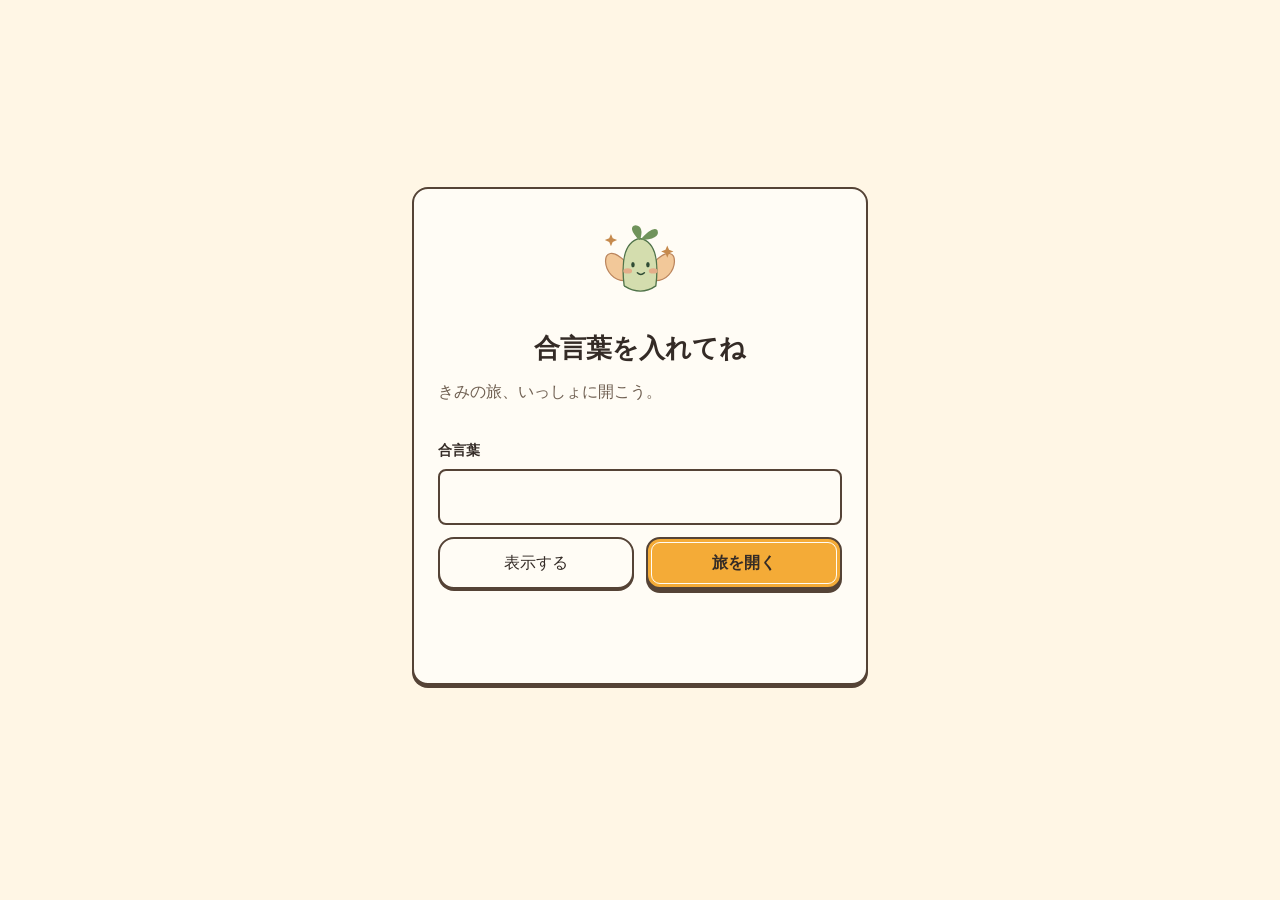
==== commit b82e9461: "たびのこ: かわいいUI+保存状態モデル" ====
--- a/index.html
+++ b/index.html
@@ -3,13 +3,13 @@
 <head>
 <meta charset="utf-8">
 <meta name="viewport" content="width=device-width,initial-scale=1,viewport-fit=cover">
-<meta name="theme-color" content="#101619">
-<meta name="color-scheme" content="dark light">
+<meta name="theme-color" content="#FFF6E5">
+<meta name="color-scheme" content="light dark">
 <meta name="mobile-web-app-capable" content="yes">
 <meta name="apple-mobile-web-app-capable" content="yes">
 <meta name="apple-mobile-web-app-title" content="たびのこ">
 <meta name="apple-mobile-web-app-status-bar-style" content="default">
-<title>たびのこ — ムンバイ夜航ログ</title>
+<title>たびのこ — 旅のしおり</title>
 <link rel="manifest" href="manifest.webmanifest">
 <link rel="apple-touch-icon" href="icons/apple-touch-icon.png">
 <link rel="icon" href="icons/icon-192.png">
@@ -45,7 +45,7 @@
 <nav id="nav" aria-label="メインナビゲーション"></nav>
 <div id="toast" class="toast" role="status" aria-live="polite"></div>
 <dialog id="dialog"></dialog>
-<div id="reward-band" class="reward-band" role="status" aria-live="polite"></div>
+<div id="reward-band" class="reward-band" role="group" aria-live="off"></div>
 
 <!-- core（順序が大事） -->
 <script src="js/core/bus.js"></script>
@@ -59,7 +59,8 @@
 <script src="js/core/voice.js"></script>
 <script src="js/core/router.js"></script>
 <script src="js/core/progress.js"></script>
-<script src="js/core/feedback.js"></script>
+<script src="js/core/notebook.js"></script>
+  <script src="js/core/feedback.js"></script>
 <script src="js/modules/progress.js"></script>
 <script src="js/core/license.js"></script>
 <script src="js/core/tap-counter.js"></script>
--- a/css/base.css
+++ b/css/base.css
@@ -1,32 +1,25 @@
 /* base.css — 共有の見た目（トークン・部品）。所有: platform。
  * 画面固有のスタイルは css/mod-<module>.css に書く（ここへ足さない）。 */
-:root{
- color-scheme:dark;
- --bg:#101619;--surface:#1D262B;--surface-raised:#2A353B;--ink:#F4F0E7;--muted:#ADB8BC;--line:#617177;--divider:#354248;
- --accent:#F3B64C;--on-accent:#171C1E;--support:#B5CED7;--warning:#FF8F75;
- --paper:var(--surface);--cyan:var(--support);--gold:var(--accent);--green:var(--accent);--orange:var(--accent);
- --soft:var(--surface-raised);--peach:var(--surface);--clear:transparent;--edge-cyan:var(--divider);--edge-gold:var(--divider);--aura:transparent;
- --backdrop:#00000080;--shadow:none;--glow:none;--fairy-edge:transparent;--map-filter:brightness(.7) saturate(.6);
- --nav-h:76px;--sat:env(safe-area-inset-top,0px);--sab:env(safe-area-inset-bottom,0px);
-}
+:root{color-scheme:light;--bg:#FFF6E5;--surface:#FFFCF5;--surface-raised:#F3E5CE;--ink:#342B26;--muted:#706052;--line:#554336;--divider:#D6C4A9;--accent:#F4AB37;--on-accent:#342B26;--rani:#B73566;--turquoise:#176F70;--accent-text:#89500D;--danger:#AD382C;--shadow-color:#554336;--focus:#176F70;--backdrop:#342B2666;--map-filter:none;
+--paper:var(--surface);--soft:var(--surface-raised);--gold:var(--accent-text);--cyan:var(--turquoise);--green:var(--turquoise);--orange:var(--accent-text);--warning:var(--danger);--support:var(--turquoise);--peach:var(--surface);--clear:transparent;--edge-cyan:var(--divider);--edge-gold:var(--divider);--aura:transparent;--shadow:none;--glow:none;--fairy-edge:transparent;--nav-h:76px;--sat:env(safe-area-inset-top,0px);--sab:env(safe-area-inset-bottom,0px);}
 *{box-sizing:border-box}
 html{-webkit-text-size-adjust:100%}
-body{margin:0;background:var(--bg);color:var(--ink);font:15px/1.65 -apple-system,BlinkMacSystemFont,"Hiragino Kaku Gothic ProN","Yu Gothic",sans-serif;overscroll-behavior-y:none;font-variant-numeric:tabular-nums;overflow-wrap:anywhere}
+body{margin:0;background:var(--bg);color:var(--ink);font:16px/1.75 ui-rounded,"Hiragino Maru Gothic ProN","Yu Gothic",system-ui,sans-serif;overscroll-behavior-y:none;overflow-wrap:anywhere}
 button,input,textarea,select{font:inherit;color:inherit}
 button,a,input,select,summary,.file-label{min-height:44px}
 button,a,summary,.file-label{-webkit-tap-highlight-color:var(--clear);touch-action:manipulation}
-button{border:1px solid var(--line);background:var(--paper);border-radius:2px;padding:10px 14px;font-size:16px;cursor:pointer}
+button{border:2px solid var(--line);background:var(--paper);border-radius:16px;box-shadow:0 2px 0 var(--shadow-color);padding:10px 14px;min-height:48px;font-size:16px;cursor:pointer}
 button:disabled{opacity:1;color:var(--muted);cursor:default}
-.primary:disabled::before{background:var(--surface-raised)}
+
 button:hover,a:hover{filter:brightness(.96)}
-button:focus-visible,a:focus-visible,summary:focus-visible{outline:3px solid var(--orange);outline-offset:3px}
-input,textarea,select{width:100%;padding:12px;border:1px solid var(--line);background:var(--paper);border-radius:4px;min-width:0;font-size:16px} /* 16px 未満だと iOS が拡大する */
+button:focus-visible,a:focus-visible,summary:focus-visible{outline:3px solid var(--focus);outline-offset:3px}
+input,textarea,select{width:100%;padding:12px;border:2px solid var(--line);background:var(--paper);border-radius:8px;min-width:0;font-size:16px} /* 16px 未満だと iOS が拡大する */
 textarea{resize:vertical;min-height:144px}
-label{display:block;margin:16px 0 7px;font-size:13px;font-weight:600}
-a{color:var(--green);display:inline-flex;align-items:center;justify-content:center;text-decoration:none;padding:8px 12px;border-radius:2px}
+label{display:block;margin:16px 0 7px;font-size:14px;font-weight:600}
+a{color:var(--green);display:inline-flex;align-items:center;justify-content:center;text-decoration:underline;text-underline-offset:3px;padding:8px 12px;border-radius:16px}
 p{margin:8px 0 16px}
-h1,h2,h3{font-weight:700;letter-spacing:-.02em;line-height:1.4;margin:0 0 12px}
-h1{font-size:28px;letter-spacing:.025em}
+h1,h2,h3{font-weight:700;letter-spacing:0;line-height:1.4;margin:0 0 12px}
+h1{font-size:26px;line-height:1.35}
 h2{font-size:20px}
 h3{font-size:18px}
 small,.muted{color:var(--muted)}
@@ -34,49 +27,51 @@
 [hidden]{display:none!important}
 
 /* ---- shell ---- */
-.shell{max-width:960px;margin:auto;padding:0 16px 0 20px; padding-bottom:calc(var(--nav-h) + var(--sab) + 70px)}
+.shell{max-width:744px;margin:auto;padding:0 20px; padding-bottom:calc(var(--nav-h) + var(--sab) + 70px)}
 body.no-nav .shell{padding-bottom:calc(var(--sab) + 40px)}
-header{min-height:calc(76px + var(--sat));padding-top:var(--sat);display:flex;align-items:center;justify-content:space-between;border-bottom:1px solid var(--divider)}
+header{min-height:calc(56px + var(--sat));padding-top:var(--sat);display:flex;align-items:center;justify-content:space-between;border-bottom:1px solid var(--divider)}
 .shell>header{position:sticky;top:0;z-index:40;flex-wrap:wrap;background:var(--bg)}
 .brand{font-size:18px;font-weight:700;letter-spacing:0;min-height:44px;display:flex;gap:9px;align-items:center}
-.brand svg{width:24px;height:24px}
+.brand svg{width:28px;height:28px}
 .header-tools{display:flex;gap:6px;align-items:center}
 .icon-btn{padding:8px;width:44px;display:grid;place-items:center}
-.icon{width:21px;height:21px;fill:none;stroke:currentColor;stroke-width:1.65;stroke-linecap:round;stroke-linejoin:round}
-nav{position:fixed;bottom:0;left:0;right:0;padding:10px 12px max(12px,var(--sab));background:var(--paper);border-top:1px solid var(--line);z-index:30;display:flex;justify-content:center;gap:5px}
-nav button{width:70px;flex:0 1 100px;min-width:44px;border:0;border-radius:0;background:var(--clear);display:flex;flex-direction:column;align-items:center;gap:4px;font-size:12px;color:var(--muted);padding:8px 3px;min-height:57px}
-nav button.active{color:var(--accent);background:transparent}
-nav button.accent .icon{stroke:var(--orange)}
-.toast{position:fixed;bottom:calc(var(--nav-h) + var(--sab) + 14px);left:50%;transform:translateX(-50%);background:var(--ink);color:var(--paper);border-radius:4px;padding:12px 18px;max-width:calc(100% - 36px);width:max-content;z-index:100;font-size:13px}
+.icon{width:21px;height:21px;fill:none;stroke:currentColor;stroke-width:2;stroke-linecap:round;stroke-linejoin:round}
+nav{position:fixed;bottom:0;left:0;right:0;padding:8px 12px calc(8px + var(--sab));background:var(--paper);border-top:2px solid var(--line);border-radius:24px 24px 0 0;z-index:30;display:flex;justify-content:center;gap:5px}
+nav button{width:70px;flex:0 1 100px;min-width:44px;border:0;border-radius:16px;box-shadow:none;background:var(--clear);display:flex;flex-direction:column;align-items:center;gap:4px;font-size:12px;color:var(--muted);padding:8px 3px;min-height:58px}
+nav button.active{color:var(--ink);background:var(--soft)}
+nav button.active .icon{stroke-width:2.5}
+.toast{position:fixed;bottom:calc(var(--nav-h) + var(--sab) + 14px);left:50%;transform:translateX(-50%);background:var(--ink);color:var(--paper);border-radius:8px;padding:12px 18px;max-width:calc(100% - 36px);width:max-content;z-index:100;font-size:13px}
 body.no-nav .toast{bottom:calc(var(--sab) + 24px)}
 .toast:empty{display:none}
-dialog{border:1px solid var(--line);border-radius:4px;background:var(--bg);color:var(--ink);padding:23px;width:calc(100% - 30px);max-width:490px;max-height:85dvh;overflow:auto}
-dialog::backdrop{background:var(--backdrop);backdrop-filter:blur(3px)}
+dialog{border:1px solid var(--line);border-radius:8px;background:var(--bg);color:var(--ink);padding:23px;width:calc(100% - 30px);max-width:490px;max-height:85dvh;overflow:auto}
+dialog::backdrop{background:var(--backdrop);}
 .dialog-head{display:flex;justify-content:space-between;align-items:center}
 .dialog-head h2{margin:0}
 
 /* ---- parts ---- */
-.eyebrow{font:600 12px/1.5 ui-monospace,monospace;letter-spacing:2.2px;color:var(--green);text-transform:uppercase;margin:24px 0 9px}
+.eyebrow{font:600 14px/1.5 ui-rounded,"Hiragino Maru Gothic ProN","Yu Gothic",system-ui,sans-serif;letter-spacing:0;color:var(--green);margin:24px 0 9px}
 .page-head{display:flex;align-items:center;justify-content:space-between;gap:12px;margin:23px 0}
 .page-head h1{margin:0}
-.badge{display:inline-block;font-size:12px;background:var(--soft);color:var(--green);padding:5px 10px;border-radius:2px;white-space:nowrap}
+.badge{display:inline-block;font-size:12px;background:var(--soft);color:var(--green);padding:5px 10px;border-radius:16px;white-space:nowrap}
 .section-label{display:flex;align-items:center;justify-content:space-between;margin:22px 0 10px}
 .section-label h2{font-size:16px;margin:0}
 .card{background:transparent;border:0;border-bottom:1px solid var(--divider);border-radius:0;padding:16px 0 20px;margin-bottom:28px}
 .row{display:flex;gap:8px;align-items:center}
 .row>*{flex:1;min-width:0}
-.primary{position:relative;isolation:isolate;background:transparent;color:var(--on-accent);border:0;border-radius:0;font-weight:700;min-height:52px}
-.primary::before{content:"";position:absolute;inset:0;z-index:-1;background:var(--accent);clip-path:polygon(0 0,calc(100% - 8px) 0,100% 8px,100% 100%,0 100%)}
-.primary:focus-visible,input:focus-visible,textarea:focus-visible,select:focus-visible{outline:2px solid var(--accent);outline-offset:3px}
+.primary{position:relative;isolation:isolate;background:var(--accent);color:var(--on-accent);border:2px solid var(--line);border-radius:14px;font-weight:700;line-height:1.4;min-height:56px;padding:12px 20px;box-shadow:0 4px 0 var(--shadow-color)}
+.primary::before{content:"";position:absolute;inset:3px;border:1px solid #FFFCF5;border-radius:9px;pointer-events:none}
+.primary:disabled{background:var(--surface-raised);color:var(--muted)}
+:focus-visible{outline:3px solid var(--focus);outline-offset:3px}
+h1[tabindex="-1"]:focus,h2[tabindex="-1"]:focus,main[tabindex="-1"]:focus{outline:none}
 .warm{background:var(--peach);border-color:var(--clear);color:var(--ink)}
 .wide{width:100%}
-.text-btn{border:0;background:var(--clear);color:var(--green)}
+.text-btn{box-shadow:none;border:0;background:var(--clear);color:var(--green)}
 .edit{font-size:12px;padding:7px 10px;min-width:44px}
 .caption{font-size:14px;color:var(--muted)}
 .empty{padding:18px 0;border:0;border-radius:0;font-size:12px;color:var(--muted)}
 .spacer{height:12px}
 .day-top{display:flex;align-items:center;gap:9px;margin-bottom:13px}
-.stop-num{width:26px;height:26px;flex:0 0 26px;border-radius:50%;background:var(--soft);color:var(--green);display:grid;place-items:center;font:12px Georgia,serif}
+.stop-num{width:26px;height:26px;flex:0 0 26px;border-radius:50%;background:var(--soft);color:var(--green);display:grid;place-items:center;font-size:14px}
 .entry{padding:16px}
 .entry p{white-space:pre-wrap;overflow-wrap:anywhere}
 .entry-foot{display:flex;align-items:center;justify-content:space-between;gap:4px;font-size:12px;color:var(--muted)}
@@ -85,20 +80,20 @@
 .file-input{font-size:16px;padding:10px}
 .purpose-list{display:grid;gap:9px}
 .purpose{display:flex;align-items:center;gap:12px;text-align:left;min-height:64px;padding:13px 16px}
-.purpose span:first-child{color:var(--orange);font:20px Georgia,serif}
+.purpose span:first-child{color:var(--orange);font-size:20px}
 .purpose.selected{border-color:var(--green);background:var(--soft)}
 .purpose span:last-child{margin-left:auto}
 .intro{text-align:center;padding-top:23px}
-.intro h1{font-family:serif;font-size:27px}
+.intro h1{font-family:inherit;font-size:27px}
 .intro p{font-size:13px}
 .fairy-art{width:100%;height:100%;overflow:visible}
-.fairy-large{width:40px;height:40px;margin:5px auto 16px;display:block}
-.fairy-bubble{background:var(--soft);padding:17px 19px;border-radius:12px 19px 19px 3px;line-height:1.9;margin:12px 0 20px;font-size:14px}
+.fairy-large{width:72px;height:72px;margin:5px auto 16px;display:block}
+.fairy-bubble{background:var(--paper);border:2px solid var(--line);padding:12px 14px;border-radius:16px;line-height:1.9;margin:12px 0 20px;font-size:14px}
 .leaflet-container{font-family:inherit}
 
-@media(min-width:600px){.shell{padding-left:36px;padding-right:36px}nav button{width:100px}.purpose-list{grid-template-columns:1fr 1fr}}
-:root[data-theme="light"]{color-scheme:light;--bg:#F4F0E7;--surface:#FFFFFF;--surface-raised:#E6E0D4;--ink:#182126;--muted:#4F5C61;--line:#778389;--divider:#D3CEC3;--accent:#805000;--on-accent:#FFFFFF;--support:#365F70;--warning:#A5301D;--map-filter:none;}
-@media(prefers-color-scheme:light){:root[data-theme="auto"]{color-scheme:light;--bg:#F4F0E7;--surface:#FFFFFF;--surface-raised:#E6E0D4;--ink:#182126;--muted:#4F5C61;--line:#778389;--divider:#D3CEC3;--accent:#805000;--on-accent:#FFFFFF;--support:#365F70;--warning:#A5301D;--map-filter:none;}}
+@media(min-width:600px){.shell{padding-left:32px;padding-right:32px}nav button{width:100px}.purpose-list{grid-template-columns:1fr 1fr}}
+:root[data-theme="dark"]{color-scheme:dark;--bg:#18263D;--surface:#233650;--surface-raised:#304560;--ink:#FFF5E3;--muted:#C6C8CC;--line:#D5C4AA;--divider:#53657B;--rani:#FA96BA;--turquoise:#74CEC7;--accent-text:#F4AB37;--danger:#FFA28F;--shadow-color:#0C1729;--focus:#74CEC7;--backdrop:#08112099;--map-filter:brightness(.85) saturate(.85);}
+@media(prefers-color-scheme:dark){:root[data-theme="auto"]{color-scheme:dark;--bg:#18263D;--surface:#233650;--surface-raised:#304560;--ink:#FFF5E3;--muted:#C6C8CC;--line:#D5C4AA;--divider:#53657B;--rani:#FA96BA;--turquoise:#74CEC7;--accent-text:#F4AB37;--danger:#FFA28F;--shadow-color:#0C1729;--focus:#74CEC7;--backdrop:#08112099;--map-filter:brightness(.85) saturate(.85);}}
 /* 復号中は保存済みの記録も画面に出さない。 */
 body.sealed > :not(#unlock):not(script){display:none!important}
 #unlock{max-width:500px;margin:auto;min-height:100dvh;padding:calc(32px + var(--sat)) 22px calc(32px + var(--sab));display:grid;align-items:center}
@@ -114,8 +109,13 @@
 #unlock form{display:grid;grid-template-columns:1fr 1fr;gap:0 12px}
 #unlock label,#unlock input{grid-column:1/-1}#unlock .primary{width:100%}
 
-[data-route="settings"][data-backup-due="true"]::after{content:"";width:6px;height:6px;background:var(--warning);position:absolute;right:5px;top:5px}.header-tools button{position:relative}
+.header-tools button{position:relative}
 #slot-fairy{display:none}#wipe,[data-delete-note],[data-delete-memory],[data-map-undo]{color:var(--warning)}
 :where(h1,h2,input,textarea,select,button){scroll-margin-top:110px}button,a,summary{min-width:44px}progress{accent-color:var(--accent);width:100%;height:4px;border:0}progress::-webkit-progress-bar{background:var(--divider)}progress::-webkit-progress-value{background:var(--accent)}
-.primary::after{content:"";display:inline-block;width:8px;height:12px;transform:skew(-12deg);border-left:2px solid currentColor;border-right:2px solid currentColor;margin-left:12px}
-dialog{box-shadow:0 12px 28px #00000040}
+dialog{border:2px solid var(--line);border-radius:24px}
+.fairy-guide{display:flex;align-items:center;gap:12px;margin:16px 0 24px}.fairy-guide .fairy-art{width:48px;height:48px;flex:none}.fairy-guide p{margin:0}
+#unlock .card{background:var(--paper);border:2px solid var(--line);border-radius:16px;box-shadow:0 3px 0 var(--shadow-color)}
+@media(max-width:359px){.shell{padding-left:16px;padding-right:16px}#unlock form{grid-template-columns:1fr}#unlock .card{padding:24px 16px}}
+
+:root[data-fairy="hidden"] .fairy-art,:root[data-fairy="hidden"] .unlock-fairy{display:none!important}
+.page-head,.section-label,.day-top,.entry-foot{flex-wrap:wrap}.badge{white-space:normal}.shell{padding-bottom:calc(var(--nav-h) + var(--sab) + 96px)}
--- a/css/motion.css
+++ b/css/motion.css
@@ -1,30 +1,38 @@
-:root{--motion-press:80ms;--motion-fast:120ms;--motion-ui:200ms;--motion-scene:320ms;--ease-out:cubic-bezier(.16,1,.3,1);--ease-in:cubic-bezier(.4,0,1,1);--ease-standard:cubic-bezier(.2,0,0,1);--ease-settle:cubic-bezier(.2,.8,.2,1)}
+:root{--motion-press:100ms;--motion-fast:120ms;--motion-ui:220ms;--motion-scene:2100ms;--ease-press:cubic-bezier(.2,0,.4,1);--ease-release:cubic-bezier(.16,1,.3,1);--ease-pop:cubic-bezier(.2,.8,.25,1.2);--ease-out:var(--ease-release);--ease-in:cubic-bezier(.4,0,1,1)}
+.nav-indicator{position:absolute;top:3px;left:0;width:24px;height:5px;pointer-events:none}.nav-indicator i{display:block;width:100%;height:100%;border-radius:999px;background:var(--accent-text)}
+body.keyboard-open #nav{visibility:hidden;pointer-events:none}
+button.press-ready{position:relative;isolation:isolate;background:transparent;box-shadow:none;border-color:transparent}
+.press-face{position:absolute;inset:-2px;z-index:-1;background:var(--paper);border:2px solid var(--line);border-radius:inherit;box-shadow:0 2px 0 var(--shadow-color);pointer-events:none}
+.primary>.press-face{background:var(--accent);box-shadow:0 4px 0 var(--shadow-color)}.primary>.press-face::before{content:"";position:absolute;inset:3px;border:1px solid #FFFCF5;border-radius:9px}.primary.press-ready::before{display:none}
+button.press-ready:disabled>.press-face{background:var(--soft)}
 @media(prefers-reduced-motion:no-preference){
- button{transition:transform var(--motion-fast) var(--ease-out),background-color var(--motion-fast)}button:active{transform:scale(.99);background-color:var(--surface-raised)}.primary:active{transform:translateY(1px) scale(.975);transition-duration:var(--motion-press)}
- [aria-pressed]:active,nav button:active{transform:none;color:var(--accent)}
- dialog[open]{animation:sheet-in var(--motion-ui) var(--ease-out)}
- .scene-enter{animation:scene-in var(--motion-scene) var(--ease-out)}
- .reward-xp{animation:xp-in 200ms 120ms both var(--ease-out)}.reward-stamp{animation:stamp-in 200ms 720ms both var(--ease-settle)}
- .nav-indicator{transition:transform var(--motion-ui) var(--ease-standard)}
- @keyframes scene-in{from{opacity:.6;transform:translateX(var(--scene-x,24px)) translateY(var(--scene-y,0px)) scale(var(--scene-scale,1))}to{opacity:1;transform:none}}
- @keyframes sheet-in{from{opacity:.5;transform:translateY(24px)}to{opacity:1;transform:none}}
- @keyframes xp-in{from{opacity:0;transform:translateY(8px)}to{opacity:1;transform:none}}
- @keyframes stamp-in{0%{opacity:0;transform:scale(.94)}70%{opacity:1;transform:scale(1.03)}100%{transform:scale(1)}}
+ .press-face{transition:transform 100ms var(--ease-press),box-shadow 120ms}.is-pressed>.press-face{transform:translateY(1px) scale(.97);box-shadow:0 1px 0 var(--shadow-color)}.primary.is-pressed>.press-face{transform:translateY(3px) scale(1.025,.95)}
+ .is-released>.press-face{animation:release 1100ms var(--ease-release)}.primary.is-released>.press-face{animation:primary-release 220ms var(--ease-release)}
+ nav button:active .icon{transform:scale(.94);transition:transform 100ms}nav button.active .icon{animation:tab-pop 240ms var(--ease-release)}
+ .nav-indicator{transition:transform 220ms var(--ease-release)}.nav-indicator i{animation:indicator-pop 220ms var(--ease-release)}
+ dialog[open]{animation:sheet-in 220ms var(--ease-release)}.scene-enter{animation:scene-in 2100ms var(--ease-release)}
+ .fairy-wing-left{transform-origin:34px 59px}.fairy-wing-right{transform-origin:66px 59px}.fairy-working .fairy-wing{animation:wing 240ms 2 alternate}.fairy-working .fairy-wing-right{animation-direction:alternate-reverse}.fairy-saved{animation:fairy-save 3100ms}.fairy-guide:focus-within .fairy-wing{animation:none}
+ .cute-stagger{animation:list-in 180ms var(--ease-release) both;animation-delay:var(--stagger,0ms)}
+ .save-spark{position:fixed;width:5px;height:5px;background:var(--accent);border-radius:1px;pointer-events:none;z-index:95;animation:spark 420ms ease-out forwards}.save-spark:nth-child(even){background:var(--rani);clip-path:polygon(50% 0,65% 35%,100% 50%,65% 65%,50% 100%,35% 65%,0 50%,35% 35%)}
+ @keyframes primary-release{0%{transform:translateY(3px) scale(1.025,.95)}60%{transform:translateY(-1px) scale(.99,1.035)}100%{transform:none}}
+ @keyframes release{0%{transform:translateY(1px) scale(.97)}60%{transform:scale(1.015)}100%{transform:none}}
+ @keyframes tab-pop{0%{transform:scale(1)}45%{transform:scale(1.12)}75%{transform:scale(.98)}100%{transform:none}}
+ @keyframes indicator-pop{35%{transform:scaleX(1.5)}75%{transform:scaleX(.85)}}
+ @keyframes scene-in{0%{opacity:.7;transform:translateX(var(--scene-x,16px)) translateY(var(--scene-y,0px)) scale(.985)}75%{transform:scale(1.008)}100%{opacity:1;transform:none}}
+ @keyframes scene-out{to{opacity:0;transform:translateX(var(--scene-exit-x,-8px))}}
+ @keyframes sheet-in{0%{opacity:.7;transform:translateY(16px)}75%{transform:translateY(-2px)}100%{opacity:1;transform:none}}
+ @keyframes blink{50%{transform:scaleY(.12)}}@keyframes wing{to{transform:rotate(6deg)}}@keyframes fairy-save{45%{transform:translateY(-5px) scale(1.03,.96)}}
+ @keyframes list-in{from{opacity:.65;transform:translateY(6px)}to{opacity:1;transform:none}}
+ @keyframes spark{to{opacity:0;transform:translate(var(--spark-x),var(--spark-y)) rotate(60deg)}}
+ ::view-transition-old(scene){animation:scene-out 100ms var(--ease-in) both}::view-transition-new(scene){animation:scene-in 2100ms var(--ease-release) both}
 }
-.nav-indicator{position:absolute;top:0;left:0;height:2px;background:var(--accent);pointer-events:none}
-body.keyboard-open #nav{visibility:hidden;pointer-events:none}
-@media(prefers-reduced-motion:reduce){*,*::before,*::after{animation:none!important;transition:none!important;scroll-behavior:auto!important}button:active{transform:none!important}.shell>header>.brand,.shell>header>.header-tools{display:none}.shell>header{min-height:calc(44px + var(--sat))}.travel-hud{border-top:0}}
-::view-transition-old(root),::view-transition-new(root){animation:none}
-/* root の旧画像は旧 main を抜いた領域を含む。透明な新画像と合成しない。 */
-::view-transition-old(root){display:none}
-::view-transition-new(root){mix-blend-mode:normal}
-#main{view-transition-name:scene;background:var(--bg)}
-::view-transition-old(scene),::view-transition-new(scene){mix-blend-mode:normal}
-@keyframes scene-out{to{opacity:0;transform:translateX(var(--scene-exit-x,0px))}}
+::view-transition-old(root),::view-transition-new(root){animation:none}::view-transition-old(root){display:none}::view-transition-new(root){mix-blend-mode:normal}#main{view-transition-name:scene;background:var(--bg)}::view-transition-old(scene),::view-transition-new(scene){mix-blend-mode:normal}::view-transition{pointer-events:none}
+@media(prefers-reduced-motion:reduce){*,*::before,*::after{animation:none!important;transition:none!important;scroll-behavior:auto!important}.press-face,.settings-toggle input::before{animation:none!important}.is-pressed>.press-face{transform:none!important}.save-spark{display:none}}
 @media(prefers-reduced-motion:no-preference){
- ::view-transition-old(scene){animation:scene-out var(--motion-scene) var(--ease-in) both}
- ::view-transition-new(scene){animation:scene-in var(--motion-scene) var(--ease-out) both}
- .shell>header{transform:translateY(var(--header-shift,0px))}.shell>header>.brand,.shell>header>.header-tools{opacity:var(--header-fade,1)}
+ [aria-pressed].is-pressed>span,.mission-row.is-pressed>.mission-check{transform:scale(.97);transition:transform 100ms var(--ease-press)}
+ .onboarding-choice[aria-pressed=true] .onboarding-check{animation:check-in 1100ms var(--ease-pop)}
+ @keyframes check-in{0%{transform:scale(.7)}65%{transform:scale(1.15)}100%{transform:none}}
 }
-::view-transition{pointer-events:none}
-@media(prefers-reduced-motion:no-preference){.reward-level{animation:stamp-in 200ms 520ms both var(--ease-settle)}}
+
+:root[data-motion="off"] *,:root[data-motion="off"] *::before,:root[data-motion="off"] *::after{animation:none!important;transition:none!important;scroll-behavior:auto!important}
+:root[data-motion="off"] .save-spark{display:none}
--- a/css/mod-progress.css
+++ b/css/mod-progress.css
@@ -1,10 +1,11 @@
-.travel-hud{width:100%;display:flex;align-items:center;justify-content:space-between;gap:4px;min-height:32px;font-size:12px;font-weight:600;border-top:1px solid var(--divider)}
-.travel-hud button{background:transparent;border:0;padding:4px;font-size:12px;min-height:44px}.travel-hud strong{font:700 18px/1.1 ui-monospace,monospace;color:var(--accent)}
-.hud-storage{color:var(--muted)}.progress-summary{padding:16px 0 20px;border-bottom:1px solid var(--divider);margin-bottom:24px}.progress-summary h2{font-size:28px}.state-label{font-size:12px;color:var(--muted);letter-spacing:.04em;margin:0 0 8px}.progress-total{display:flex;align-items:baseline;gap:8px;margin:12px 0}.progress-total>strong{font:700 40px/1.05 ui-monospace,monospace;color:var(--accent)}.progress-total>span{margin-left:auto;font-size:18px}
-.mission-row{width:100%;display:flex;align-items:center;gap:12px;text-align:left;background:transparent;border:0;border-bottom:1px solid var(--divider);padding:10px 0;font-size:15px}.mission-row small{margin-left:auto;font:13px ui-monospace,monospace;white-space:nowrap}.mission-check{color:var(--accent);font:18px ui-monospace,monospace}
-.achievement{display:flex;gap:12px;align-items:center;padding:14px 0;border-bottom:1px solid var(--divider);color:var(--muted)}.achievement svg{width:32px;height:32px;flex:none;fill:none;stroke:currentColor;stroke-width:1.5}.achievement small{display:block;font-size:13px}.achievement.earned{color:var(--accent)}
-.reward-band{position:fixed;z-index:90;bottom:calc(var(--nav-h) + var(--sab) + 12px);left:20px;right:16px;max-width:600px;margin:auto;background:var(--surface-raised);border-left:3px solid var(--accent);padding:8px 12px;display:flex;align-items:center;gap:12px;flex-wrap:wrap;font-size:13px}.reward-band:empty{display:none}.reward-band button{background:transparent;border:0;color:var(--accent);padding:0;text-align:left}.reward-xp{color:var(--accent);font:700 18px ui-monospace,monospace}.reward-active .primary{box-shadow:none}
+.travel-hud{width:100%;display:flex;align-items:center;justify-content:space-between;gap:4px;min-height:44px;font-size:14px;font-weight:600;border-top:0}
+.travel-hud button{background:transparent;border:0;padding:4px;font-size:14px;min-height:44px}.travel-hud strong{font-size:14px;font-weight:700;color:var(--accent-text)}
+.hud-storage{color:var(--muted)}.progress-summary{padding:16px 0 20px;border-bottom:1px solid var(--divider);margin-bottom:24px}.progress-summary h2{font-size:28px}.state-label{font-size:14px;color:var(--muted);letter-spacing:.04em;margin:0 0 8px}.progress-total{display:flex;align-items:baseline;gap:8px;margin:12px 0}.progress-total>strong{font-size:24px;font-weight:700;color:var(--accent-text)}.progress-total>span{margin-left:auto;font-size:18px}
+.mission-row{width:100%;display:flex;align-items:center;gap:12px;text-align:left;background:transparent;border:0;border:2px dashed var(--line);border-radius:16px;padding:12px;margin:8px 0;font-size:15px}.mission-row small{margin-left:auto;font:13px ui-rounded,"Hiragino Maru Gothic ProN","Yu Gothic",system-ui,sans-serif;white-space:nowrap}.mission-check{color:var(--accent-text);font:18px ui-rounded,"Hiragino Maru Gothic ProN","Yu Gothic",system-ui,sans-serif}
+.achievement{display:flex;gap:12px;align-items:center;padding:14px 0;border-bottom:1px solid var(--divider);color:var(--muted)}.achievement svg{width:32px;height:32px;flex:none;fill:none;stroke:currentColor;stroke-width:1.5}.achievement small{display:block;font-size:14px}.achievement.earned{color:var(--accent-text)}
+.reward-band{position:fixed;z-index:90;bottom:calc(var(--nav-h) + var(--sab) + 12px);left:20px;right:16px;max-width:600px;margin:auto;background:var(--surface-raised);border-left:3px solid var(--accent);padding:8px 12px;display:flex;align-items:center;gap:12px;flex-wrap:wrap;font-size:14px}.reward-band:empty{display:none}.reward-band button{background:transparent;border:0;color:var(--accent-text);padding:0;text-align:left}.reward-xp{color:var(--accent-text);font:700 18px ui-rounded,"Hiragino Maru Gothic ProN","Yu Gothic",system-ui,sans-serif}
 @media(min-width:760px){.plan-page{display:grid;grid-template-columns:minmax(0,2fr) minmax(220px,1fr);column-gap:28px}.plan-page>*{grid-column:1/-1}.plan-page>.plan-now{grid-column:1}.plan-page>[data-missions-date]{grid-column:2;grid-row:2}.achievement-list{display:grid;grid-template-columns:1fr 1fr;gap:0 16px}}
 @media(max-width:359px){.travel-hud{font-size:11px}.travel-hud button{font-size:11px}.brand{font-size:16px}.travel-hud strong{font-size:16px}}
-.timeline-count{display:flex;align-items:baseline;gap:8px}.timeline-count strong{font:700 40px/1.05 ui-monospace,monospace;color:var(--accent)}
-@media(prefers-reduced-motion:no-preference){:root:not([data-theme="light"]) .xp-settled{text-shadow:0 0 10px #F3B64C26}}
+.timeline-count{display:flex;align-items:baseline;gap:8px}.timeline-count strong{font-size:24px;font-weight:700;color:var(--accent-text)}
+
+.travel-hud{flex-wrap:wrap;gap:4px 12px}.travel-hud button{border:0;border-radius:8px;box-shadow:none;padding:4px 0}.hud-storage{margin-left:auto;text-align:right;font-size:12px!important}.mission-row{box-shadow:none}.mission-check{min-height:28px;flex:none}.progress-summary{background:var(--paper);border:2px solid var(--line);border-radius:16px;padding:16px}.mission-check{border:2px solid var(--rani);border-radius:999px;min-width:28px;text-align:center;color:var(--rani)}.achievement.earned svg{transform:rotate(-2deg)}.reward-band{border:2px solid var(--line);border-radius:16px}.timeline-count strong{font-size:20px}
--- a/css/mod-plan.css
+++ b/css/mod-plan.css
@@ -1,17 +1,17 @@
 /* plan — module-only styles; shared tokens include dark mode. */
 .plan-page{padding-bottom:calc(24px + env(safe-area-inset-bottom,0px));overflow-wrap:anywhere}
 .plan-hero{border-bottom:1px solid var(--line);padding-top:16px;position:relative;overflow:hidden}
-.plan-hero h1{font-size:20px}
-.plan-hero p{font-size:13px;color:var(--muted)}
-.plan-hero .skyline{position:absolute;right:0;top:12px;width:96px;height:40px;opacity:.35}
+.plan-hero h1{font-size:26px}
+.plan-hero p{font-size:14px;color:var(--muted)}
+.plan-hero .skyline{display:block;margin-left:auto;width:160px;height:56px;color:var(--turquoise)}
 .plan-switch{display:grid;grid-template-columns:repeat(3,minmax(0,1fr));gap:6px;margin:18px 0}
-.plan-switch button{padding:10px 4px;border:0;border-bottom:1px solid var(--line);background:transparent;font-size:13px}
+.plan-switch button{padding:10px 4px;border:0;border-bottom:1px solid var(--line);background:transparent;font-size:14px}
 .plan-now h2{font-size:18px;margin-bottom:16px}
 .plan-now p{font-size:14px}
 .plan-actions{display:flex;flex-wrap:wrap;gap:8px;margin:12px 0}
 .plan-actions>*{flex:1 1 120px}
 .plan-dates{display:grid;grid-template-columns:repeat(3,minmax(0,1fr));gap:6px;margin-bottom:14px}
-.plan-dates button{font-size:13px;padding:8px 4px}
+.plan-dates button{font-size:14px;padding:8px 4px}
 .plan-dates button[aria-pressed=true]{background:var(--green);color:var(--on-accent)}
 .plan-day{padding:16px}
 .plan-day .day-top{flex-wrap:wrap}
@@ -23,7 +23,7 @@
 .plan-stop-body p{margin:4px 0}
 .plan-stop>button{flex-shrink:0;padding:8px;min-width:44px}
 .plan-time{font-size:16px;font-weight:600;color:var(--green)}
-.plan-update{background:var(--soft);border-radius:0;padding:12px;margin-bottom:14px}
+.plan-update{background:var(--soft);border-radius:8px;padding:12px;margin-bottom:14px}
 .plan-editor{overflow-wrap:anywhere;padding-bottom:env(safe-area-inset-bottom,0px)}
 .plan-editor input,.plan-editor textarea,.plan-editor select{font-size:16px}
 .plan-editor .plan-check{width:44px;min-height:44px;vertical-align:middle}
@@ -31,7 +31,11 @@
 .plan-error{color:var(--orange)}
 @media(min-width:500px){.plan-dates{grid-template-columns:repeat(5,minmax(0,1fr))}}
 
-.plan-now{position:relative;isolation:isolate;padding:16px 16px 20px 20px;border:0;margin:18px 0}.plan-now::before{content:"";position:absolute;inset:0;z-index:-1;background:var(--surface);clip-path:polygon(0 0,calc(100% - 12px) 0,100% 12px,100% 100%,4px 100%,0 calc(100% - 4px))}.plan-now::after{content:"";position:absolute;top:0;left:20px;width:40px;border-top:2px solid var(--accent)}.plan-next-time{font:700 40px/1.05 ui-monospace,monospace;color:var(--accent)}.plan-now .plan-next-time{font-size:40px}.plan-next-title{font-size:24px;font-weight:700}.plan-day{padding:0}.plan-dates button{border:0;border-bottom:2px solid var(--divider);border-radius:0;background:transparent}.plan-dates button[aria-pressed=true]{color:var(--accent);background:transparent;border-color:var(--accent)}
+.plan-now{padding:16px;border:2px solid var(--line);border-radius:16px;background:var(--paper);box-shadow:none;margin:18px 0 24px}.plan-next-time,.plan-now .plan-next-time{font-size:32px;line-height:1.2;font-weight:700;font-variant-numeric:tabular-nums;color:var(--accent-text)}.plan-dates button{border-radius:999px;background:var(--paper)}.plan-dates button[aria-pressed=true]{color:var(--on-accent);background:var(--accent);border-color:var(--line)}
 .plan-page>[data-missions-date]{margin:28px 0 32px}
 .plan-page>[data-missions-date]>.caption{margin-top:14px;line-height:1.8}
-.plan-now .plan-next-title{font-size:24px;line-height:1.5;margin:12px 0 20px}
+.plan-now .plan-next-title{font-size:22px;line-height:1.5;margin:12px 0 20px}
+
+.plan-now .state-label{display:inline-block;padding:4px 10px;border:2px solid var(--line);border-radius:999px;background:var(--soft);transform:rotate(1deg)}
+
+.notebook-rest{margin-top:32px;padding:16px 0;border-top:1px dashed var(--divider)}.notebook-rest p{margin:4px 0}.plan-return{padding:16px 0;border-bottom:1px solid var(--divider)}
--- a/css/mod-compose.css
+++ b/css/mod-compose.css
@@ -5,7 +5,7 @@
 .compose-screen textarea{scroll-margin-bottom:calc(var(--nav-h) + 24px);min-height:144px}
 .compose-voice{display:flex;align-items:center;justify-content:center;gap:9px;width:auto;margin:8px 0;border:0;background:transparent}
 .compose-photos{display:flex;flex-wrap:wrap;gap:8px;margin-top:12px}
-.compose-photos img{width:calc(50% - 4px);height:130px;object-fit:contain;border-radius:0}
+.compose-photos img{width:calc(50% - 4px);height:130px;object-fit:contain;border-radius:8px}
 .compose-draft textarea{min-height:180px;line-height:1.8;background:var(--bg)}
 .compose-actions{display:flex;flex-wrap:wrap;gap:8px}
 .compose-actions button{flex:1 1 110px}
@@ -14,7 +14,9 @@
 #compose-generate{margin-top:20px}
 #compose-status{margin-top:16px}
 
-.compose-draft label,.compose-draft .caption{font-family:ui-monospace,monospace;color:var(--gold)}
-.compose-draft label{letter-spacing:.06em}
+.compose-draft label,.compose-draft .caption{font-family:inherit;color:var(--gold)}
+.compose-draft label{letter-spacing:0}
 
-.draft-tabs{display:flex;gap:8px;margin-top:24px}.draft-tabs button{flex:1;border:0;border-bottom:2px solid var(--divider)}.draft-tabs button[aria-selected=true]{color:var(--accent);border-color:var(--accent)}.compose-draft{padding:12px 0}.compose-context{margin:12px 0}.compose-screen .page-head{margin-bottom:8px}
+.draft-tabs{display:flex;gap:8px;margin-top:24px}.draft-tabs button{flex:1;border:0;border-bottom:2px solid var(--divider)}.draft-tabs button[aria-selected=true]{color:var(--accent-text);border-color:var(--accent-text)}.compose-draft{padding:12px 0}.compose-context{margin:12px 0}.compose-screen .page-head{margin-bottom:8px}
+
+.compose-screen form{background:var(--paper);border:2px solid var(--line);border-radius:16px;padding:20px}.compose-draft{background:var(--paper);padding:16px;border:2px solid var(--line);border-radius:0 0 16px 16px}.draft-tabs{gap:4px}.draft-tabs button{border:2px solid var(--line);border-radius:16px 16px 0 0;box-shadow:none}.draft-tabs button[aria-selected=true]{background:var(--soft);color:var(--ink)}
--- a/css/mod-timeline.css
+++ b/css/mod-timeline.css
@@ -3,13 +3,13 @@
 .timeline-page .page-head{flex-wrap:wrap}
 .timeline{border-left:1px solid var(--line);margin:23px 0 0 8px;padding-left:22px}
 .timeline-day{position:relative;padding-bottom:14px}
-.timeline-day:before{content:'';position:absolute;width:9px;height:9px;border:3px solid var(--bg);background:var(--green);border-radius:0;left:-30px;top:8px}
+.timeline-day:before{content:'';position:absolute;width:9px;height:9px;border:3px solid var(--bg);background:var(--green);border-radius:8px;left:-30px;top:8px}
 .timeline-day h2{font-size:15px;display:flex;gap:12px;align-items:center;flex-wrap:wrap}
-.timeline-day h2 em{font:20px ui-monospace,monospace;color:var(--orange)}
+.timeline-day h2 em{font:20px ui-rounded,"Hiragino Maru Gothic ProN","Yu Gothic",system-ui,sans-serif;color:var(--orange)}
 .timeline-entry{padding:14px 0;min-width:0}
 .timeline-entry p{white-space:pre-wrap;overflow-wrap:anywhere}
-.timeline-entry img{display:block;width:100%;max-height:430px;object-fit:contain;border-radius:0;margin:10px 0;background:var(--soft)}
-.timeline-meta{display:flex;flex-wrap:wrap;gap:4px 12px;font-size:13px;color:var(--muted)}
+.timeline-entry img{display:block;width:100%;max-height:430px;object-fit:contain;border-radius:8px;margin:10px 0;background:var(--soft)}
+.timeline-meta{display:flex;flex-wrap:wrap;gap:4px 12px;font-size:14px;color:var(--muted)}
 .timeline-entry-actions{display:flex;justify-content:flex-end;gap:8px;flex-wrap:wrap;margin-top:8px}
 .timeline-page button,.timeline-form button{min-width:44px;min-height:44px}
 .timeline-add{position:fixed;left:max(22px,env(safe-area-inset-left));bottom:calc(var(--nav-h) + env(safe-area-inset-bottom) + 14px);z-index:31;max-width:calc(100% - 116px)}
@@ -20,4 +20,8 @@
 .timeline-form #memory-error{color:var(--orange);white-space:pre-wrap;overflow-wrap:anywhere}
 @media(min-width:760px){.timeline-add{left:calc(50% - 344px)}}
 
-.timeline-blank{font-size:13px;color:var(--muted);margin:0}.timeline-page .timeline-add{position:static;margin:16px 0;max-width:none}.timeline-day:has(.timeline-blank){padding-bottom:8px}.timeline-day:has(.timeline-blank) h2{margin-bottom:0}
+.timeline-blank{font-size:14px;color:var(--muted);margin:0}.timeline-page .timeline-add{position:static;margin:16px 0;max-width:none}.timeline-day:has(.timeline-blank){padding-bottom:8px}.timeline-day:has(.timeline-blank) h2{margin-bottom:0}
+
+.timeline{border-left:2px dashed var(--divider)}.timeline-day:before{border-radius:999px;width:14px;height:14px;left:-30px}.timeline-day h2 em{font-style:normal;border:2px solid var(--rani);border-radius:999px;padding:4px 8px}.timeline-empty{text-align:center;margin:36px 0}.timeline-entry img{padding:8px 8px 12px;border:1px solid var(--divider);background:var(--paper)}
+
+.timeline-filter{padding:16px 0;margin-top:24px;border-block:1px solid var(--divider)}.timeline-filter button{margin:16px 8px 0 0}.timeline-filter h2{font-size:18px}
--- a/css/mod-map.css
+++ b/css/mod-map.css
@@ -2,19 +2,19 @@
 .map-page{padding-bottom:env(safe-area-inset-bottom,0px);overflow-wrap:anywhere}
 .map-page h2{font-size:18px;margin-top:24px}
 .map-legend{display:flex;flex-wrap:wrap;gap:12px;color:var(--ink)}
-.map-spot{border:0;border-left:1px solid var(--line);border-radius:0;padding:8px 0 14px 16px;margin:8px 0;background:transparent}
+.map-spot{border:0;border-left:1px solid var(--line);border-radius:8px;padding:8px 0 14px 16px;margin:8px 0;background:transparent}
 .map-spot.map-visited{border-left-color:var(--orange)}
-.map-badge{display:inline-block;color:var(--green);font-size:13px;margin-bottom:8px}
+.map-badge{display:inline-block;color:var(--green);font-size:14px;margin-bottom:8px}
 .map-visited .map-badge{color:var(--orange)}
 .map-spot h3{font-size:17px;margin:0}
 .map-spot p{margin:8px 0}
-.map-date{font-size:13px;color:var(--muted)}
+.map-date{font-size:14px;color:var(--muted)}
 .map-note{white-space:pre-wrap}
 .map-links{display:flex;flex-wrap:wrap;gap:4px 8px;margin:8px 0}
 .map-links a{min-height:44px;min-width:44px;padding:10px 0;font-size:14px;text-align:left;justify-content:flex-start}
 .map-spot button,.map-optional button{min-height:44px;min-width:44px;max-width:100%}
 .map-optional{margin-top:24px}
-.map-panel{height:320px;height:min(55dvh,380px);min-height:280px;background:var(--soft);border-radius:0;overflow:hidden;position:relative;isolation:isolate;text-align:left}
+.map-panel{height:320px;height:min(55dvh,380px);min-height:280px;background:var(--soft);border-radius:8px;overflow:hidden;position:relative;isolation:isolate;text-align:left}
 .map-panel.leaflet-container{font:14px/1.5 -apple-system,BlinkMacSystemFont,sans-serif}
 .map-panel .leaflet-control-zoom a{min-width:44px;min-height:44px;line-height:44px}
 .map-panel .leaflet-control-attribution a{min-height:44px;min-width:44px;padding:4px;align-items:center}
@@ -28,6 +28,8 @@
 .map-panel .leaflet-tile-pane{filter:var(--map-filter)}
 .map-panel .leaflet-popup-content-wrapper,.map-panel .leaflet-popup-tip,.map-panel .leaflet-control{background:var(--paper);color:var(--ink)}
 .map-panel .leaflet-control a{background:var(--paper);color:var(--cyan)}
-.map-page h2 small,.map-badge{display:inline-block;padding:4px 9px;border:1px solid var(--edge-gold);border-radius:8px;background:var(--peach);color:var(--gold);font:13px/1.7 ui-monospace,monospace}
+.map-page h2 small,.map-badge{display:inline-block;padding:4px 9px;border:1px solid var(--edge-gold);border-radius:8px;background:var(--peach);color:var(--gold);font:13px/1.7 ui-rounded,"Hiragino Maru Gothic ProN","Yu Gothic",system-ui,sans-serif}
 
 .map-spot summary{display:flex;align-items:center;gap:8px;flex-wrap:wrap;cursor:pointer}.map-spot[open]{background:var(--surface);padding:16px;border-left:2px solid var(--accent)}.map-spot summary h3{flex:1;min-width:120px}.map-badge{border:0;background:transparent;padding:0}.map-visited{border-left:3px solid var(--accent)}
+
+.map-spot{border:0;border-bottom:1px solid var(--divider);padding:8px 0 16px}.map-spot summary{min-height:48px}.map-spot summary::before{content:"";width:28px;height:28px;flex:none;border:2px solid var(--turquoise);border-radius:999px}.map-visited summary::before{content:"✓";background:var(--turquoise);color:var(--paper);text-align:center}.map-spot[open]{border:2px solid var(--line);border-radius:16px}.map-marker span{background:var(--paper);color:var(--turquoise);border-color:var(--turquoise)}.map-marker-visited span{background:var(--turquoise);color:var(--paper);border-radius:999px}
--- a/css/mod-fairy.css
+++ b/css/mod-fairy.css
@@ -3,12 +3,14 @@
 .fairy-intro{display:flex;align-items:center;gap:16px;color:var(--muted)}
 .fairy-view textarea{font-size:16px;min-height:130px;min-height:min(24dvh,180px);width:100%;scroll-margin-bottom:100px}
 .fairy-view button,.fairy-companion button{min-height:44px;min-width:44px;touch-action:manipulation}
-.fairy-message{padding:14px 17px;border-radius:0;background:transparent;border:0;border-left:1px solid var(--divider);margin:12px 0;white-space:pre-wrap;overflow-wrap:anywhere}
+.fairy-message{padding:14px 17px;border-radius:8px;background:transparent;border:0;border-left:1px solid var(--divider);margin:12px 0;white-space:pre-wrap;overflow-wrap:anywhere}
 .fairy-message p{margin:0 0 8px}
 .fairy-message .fairy-history-reply{margin:12px 0 0;border-top:1px solid var(--line);padding-top:12px;color:var(--ink)}
-.fairy-return{background:var(--soft);padding:16px;border-radius:0;margin:16px 0;overflow-wrap:anywhere}
+.fairy-return{background:var(--soft);padding:16px;border-radius:8px;margin:16px 0;overflow-wrap:anywhere}
 .fairy-companion{display:flex;gap:10px;max-width:720px;margin:0 auto;padding:16px max(20px,env(safe-area-inset-right)) calc(var(--nav-h) + env(safe-area-inset-bottom) + 24px) max(20px,env(safe-area-inset-left));overflow-wrap:anywhere}
 .fairy-companion>.fairy-art{width:44px;height:44px;flex:0 0 44px}
 .fairy-companion>div{min-width:0;flex:1}
-.fairy-companion p{background:var(--soft);border-radius:0;padding:14px;margin:0 0 8px}
+.fairy-companion p{background:var(--soft);border-radius:8px;padding:14px;margin:0 0 8px}
 .fairy-view #fairy-error{color:var(--ink);overflow-wrap:anywhere}
+
+.fairy-intro .fairy-large{width:96px;height:96px;flex:none}.fairy-return{border:2px solid var(--line);border-radius:18px;background:var(--paper)}
--- a/css/mod-recap.css
+++ b/css/mod-recap.css
@@ -6,18 +6,18 @@
 .recap-variants button[aria-pressed="true"]{background:var(--soft);border-color:var(--green);font-weight:700}
 .recap-guide{font-size:16px}
 .recap-greeting:empty{display:none}
-.recap-greeting{background:var(--soft);border-radius:0;padding:18px;margin:18px 0;font-size:16px}
+.recap-greeting{background:var(--soft);border-radius:8px;padding:18px;margin:18px 0;font-size:16px}
 .recap-greeting .fairy-large{width:40px;height:40px;margin-bottom:8px}
 .recap-chapter{margin:24px 0 32px}
 .recap-chapter-head{display:block;min-height:0;padding:16px 0 8px;border:0}
 .recap-chapter-head h2{margin-bottom:4px}
 .recap-chapter-number,.recap-kind{color:var(--green);font-size:14px;margin-bottom:8px}
 .recap-slide{padding:14px 0;margin:12px 0;border:0;border-bottom:1px solid var(--divider);background:transparent}
-.recap-text{white-space:pre-wrap;overflow-wrap:anywhere;font-family:serif;font-size:20px;line-height:1.85;margin:12px 0}
-.recap-photo{margin:12px 0;background:var(--soft);border-radius:0;overflow:hidden}
+.recap-text{white-space:pre-wrap;overflow-wrap:anywhere;font-family:inherit;font-size:20px;line-height:1.85;margin:12px 0}
+.recap-photo{margin:12px 0;background:var(--soft);border-radius:8px;overflow:hidden}
 .recap-photo img{display:block;width:100%;height:auto;max-height:430px;max-height:min(430px,55dvh);object-fit:contain}
 .recap-photo-error{padding:16px;font-size:16px}
-.recap-empty,.recap-hd{padding:22px 18px;border:1px solid var(--line);border-radius:0;background:var(--paper);margin:24px 0}
+.recap-empty,.recap-hd{padding:22px 18px;border:1px solid var(--line);border-radius:8px;background:var(--paper);margin:24px 0}
 .recap-empty button{display:block;width:100%;margin-top:12px}
 .recap-hd h2{font-size:20px}
 .recap-hd .badge{margin-bottom:12px}
@@ -27,3 +27,5 @@
 .recap-view>[data-game-summary]>.progress-summary{margin:8px 0 32px;padding-bottom:24px}
 .recap-view>.primary{margin:0 0 8px 8px}
 .recap-variants{margin-top:24px}
+
+.recap-photo{padding:8px 8px 12px;border:1px solid var(--divider);background:var(--paper)}.recap-empty{border:2px solid var(--line);border-radius:16px}.recap-greeting{display:flex;align-items:center;gap:12px;background:transparent}.recap-greeting .fairy-large{width:72px;height:72px;flex:none}.recap-text{font-size:18px}.recap-hd{border:0;border-top:1px solid var(--divider);background:transparent}
--- a/css/mod-notes.css
+++ b/css/mod-notes.css
@@ -6,9 +6,11 @@
 .notes-page .notes-choice{display:flex;align-items:center;gap:12px;min-height:48px;font-size:14px;margin:12px 0;cursor:pointer}
 .notes-choice input{flex:0 0 24px;width:24px;height:24px;min-height:24px;margin:0;accent-color:var(--green)}
 .notes-choice:focus-within{outline:2px solid var(--orange);outline-offset:3px;border-radius:8px}
-.notes-page .notes-help,.notes-meta{font-size:13px;color:var(--muted);margin:8px 0 12px}
+.notes-page .notes-help,.notes-meta{font-size:14px;color:var(--muted);margin:8px 0 12px}
 .notes-page #memo-save{margin:16px 0 8px}
 .notes-page #notes-status:empty{display:none}
 .notes-actions{display:flex;align-items:center;justify-content:space-between;flex-wrap:wrap;gap:8px}
 .notes-actions [aria-pressed=true]{background:var(--soft);border-color:var(--green)}
-.notes-entry img{display:block;max-width:100%;height:auto;border-radius:0;margin-bottom:12px}
+.notes-entry img{display:block;max-width:100%;height:auto;border-radius:8px;margin-bottom:12px}
+
+.notes-page form{background:var(--paper);border:2px solid var(--line);border-radius:16px;padding:20px}
--- a/css/mod-onboarding.css
+++ b/css/mod-onboarding.css
@@ -2,8 +2,8 @@
 .onboarding{max-width:500px;margin:0 auto;min-height:60dvh;padding:16px env(safe-area-inset-right,0px) calc(20px + env(safe-area-inset-bottom,0px)) env(safe-area-inset-left,0px);overflow-wrap:anywhere}
 .onboarding-intro{text-align:center;margin-bottom:20px}
 .onboarding-fairy{display:block;width:86px;height:90px;margin:0 auto 8px}
-.onboarding-step{font-size:13px;color:var(--green);margin-bottom:8px}
-.onboarding h1{font-family:serif;font-size:26px}
+.onboarding-step{font-size:14px;color:var(--green);margin-bottom:8px}
+.onboarding h1{font-family:inherit;font-size:26px}
 .onboarding-intro p{font-size:15px}
 .onboarding textarea{font-size:16px;min-height:132px;scroll-margin:20px}
 .onboarding button,.onboarding summary{min-width:44px;min-height:48px;font-size:16px}
@@ -14,10 +14,12 @@
 .onboarding-choice{display:flex;align-items:center;gap:12px;text-align:left;width:100%;padding:12px;line-height:1.6}
 .onboarding-check{flex:0 0 24px;text-align:center;color:var(--green);font-weight:700}
 .onboarding-choice[aria-pressed="true"]{background:var(--soft);border-color:var(--green);box-shadow:inset 0 0 0 1px var(--green)}
-.onboarding-story{border:1px solid var(--line);border-radius:0;background:var(--paper);padding:0 14px}
+.onboarding-story{border:1px solid var(--line);border-radius:8px;background:var(--paper);padding:0 14px}
 .onboarding-story summary{cursor:pointer;padding:12px 0;color:var(--green)}
 .onboarding-story p{white-space:pre-wrap;max-height:40dvh;overflow:auto;font-size:16px}
-.onboarding-reaction{white-space:pre-wrap;background:var(--soft);padding:16px;border-radius:0;margin-top:16px}
+.onboarding-reaction{white-space:pre-wrap;background:var(--soft);padding:16px;border-radius:8px;margin-top:16px}
 .onboarding-reaction:empty{display:none}
 .onboarding-status{font-size:14px;color:var(--green);margin:12px 0;min-height:24px}
 .onboarding textarea:focus-visible{outline:3px solid var(--orange);outline-offset:3px}
+
+.onboarding-fairy{width:96px;height:96px}.onboarding-step{display:inline-block;border:2px solid var(--line);border-radius:999px;padding:4px 12px}.onboarding-reaction{min-height:48px;border-radius:18px}.onboarding-reaction:empty{display:block;background:transparent}.onboarding-sound{display:block;margin-left:auto}.onboarding-check{border:2px solid var(--line);border-radius:8px}.onboarding form{background:var(--paper);border:2px solid var(--line);border-radius:16px;padding:20px}
--- a/css/mod-suggest.css
+++ b/css/mod-suggest.css
@@ -5,4 +5,6 @@
 .suggest-card select{font-size:16px;min-height:44px;max-width:100%;margin-bottom:14px}
 .suggest-page button{min-width:44px;min-height:44px;white-space:normal}
 .suggest-reason{font-size:14px;color:var(--muted);border-left:3px solid var(--line);padding-left:10px}
-.suggest-empty{background:var(--soft);color:var(--ink);padding:16px;border-radius:0}
+.suggest-empty{background:var(--soft);color:var(--ink);padding:16px;border-radius:8px}
+
+.suggest-card{padding-left:18px;border-left:2px dotted var(--turquoise)}
--- a/css/mod-settings.css
+++ b/css/mod-settings.css
@@ -6,3 +6,5 @@
 #settings-export .file-label { display: flex; justify-content: center; margin: 8px 0; }
 #settings-pwa ~ ol { padding-left: 1.5em; }
 .settings-toggle{display:flex;align-items:center;gap:12px}.settings-toggle input{width:44px;height:44px;flex:none}#main:has(#settings-export)>.card:first-of-type{border-left:2px solid var(--accent);padding-left:20px}#main:has(#settings-export)>.card:has(#wipe){border-top:1px solid var(--warning);margin-top:40px}#main:has(#settings-export)>.card:has(#export){padding-top:8px}#main:has(#settings-export)>details{margin-bottom:16px}
+
+.settings-toggle{min-height:48px}.settings-toggle input{appearance:none;width:48px;height:28px;min-height:28px;border:2px solid var(--line);border-radius:999px;background:var(--paper);padding:0;position:relative;cursor:pointer}.settings-toggle input::before{content:"";position:absolute;left:1px;top:1px;width:22px;height:22px;border-radius:999px;background:var(--line);transition:transform 180ms var(--ease-release)}.settings-toggle input:checked{background:var(--accent)}.settings-toggle input:checked::before{transform:translateX(20px)}#main:has(#settings-export)>.card:has(#export){background:var(--paper);padding:20px;border:2px solid var(--line);border-radius:16px}
--- a/css/mod-movie.css
+++ b/css/mod-movie.css
@@ -9,8 +9,10 @@
 .movie-progress{display:grid;grid-template-columns:1fr auto;gap:8px;align-items:center}
 .movie-progress label{grid-column:1/-1;margin-bottom:0}
 .movie-progress progress{width:100%;height:14px;accent-color:var(--cyan)}
-.movie-percent{color:var(--gold);font:14px ui-monospace,monospace}
+.movie-percent{color:var(--gold);font:14px ui-rounded,"Hiragino Maru Gothic ProN","Yu Gothic",system-ui,sans-serif}
 .movie-status{min-height:3em;margin-top:16px}
 .movie-canvas,.movie-preview{display:block;width:100%;max-width:360px;height:auto;aspect-ratio:9/16;object-fit:contain;margin:18px auto;background:var(--bg);border:1px solid var(--edge-gold);border-radius:12px}
 .movie-result{border-top:1px solid var(--line);padding-top:24px;margin-top:18px}
 .movie-download{border:1px solid var(--line);text-align:center}
+
+.movie-options{padding:20px;background:var(--paper);border:2px solid var(--line);border-radius:16px}.movie-progress progress{border-radius:999px;overflow:hidden}.movie-preview{padding:8px 8px 12px;background:var(--paper);border-radius:8px}
--- a/css/mod-upgrade.css
+++ b/css/mod-upgrade.css
@@ -9,3 +9,5 @@
 .upgrade-panel button,.upgrade-panel a{min-height:44px}
 .upgrade-purchase a,.upgrade-purchase button{width:100%;white-space:normal;text-align:center}
 .upgrade-status{min-height:1.6em;margin-top:16px;color:var(--cyan)}
+
+.upgrade-panel{background:var(--paper);border:2px solid var(--line);border-radius:16px;padding:20px}.upgrade-form{margin-top:36px}.upgrade-price{font-variant-numeric:tabular-nums}
